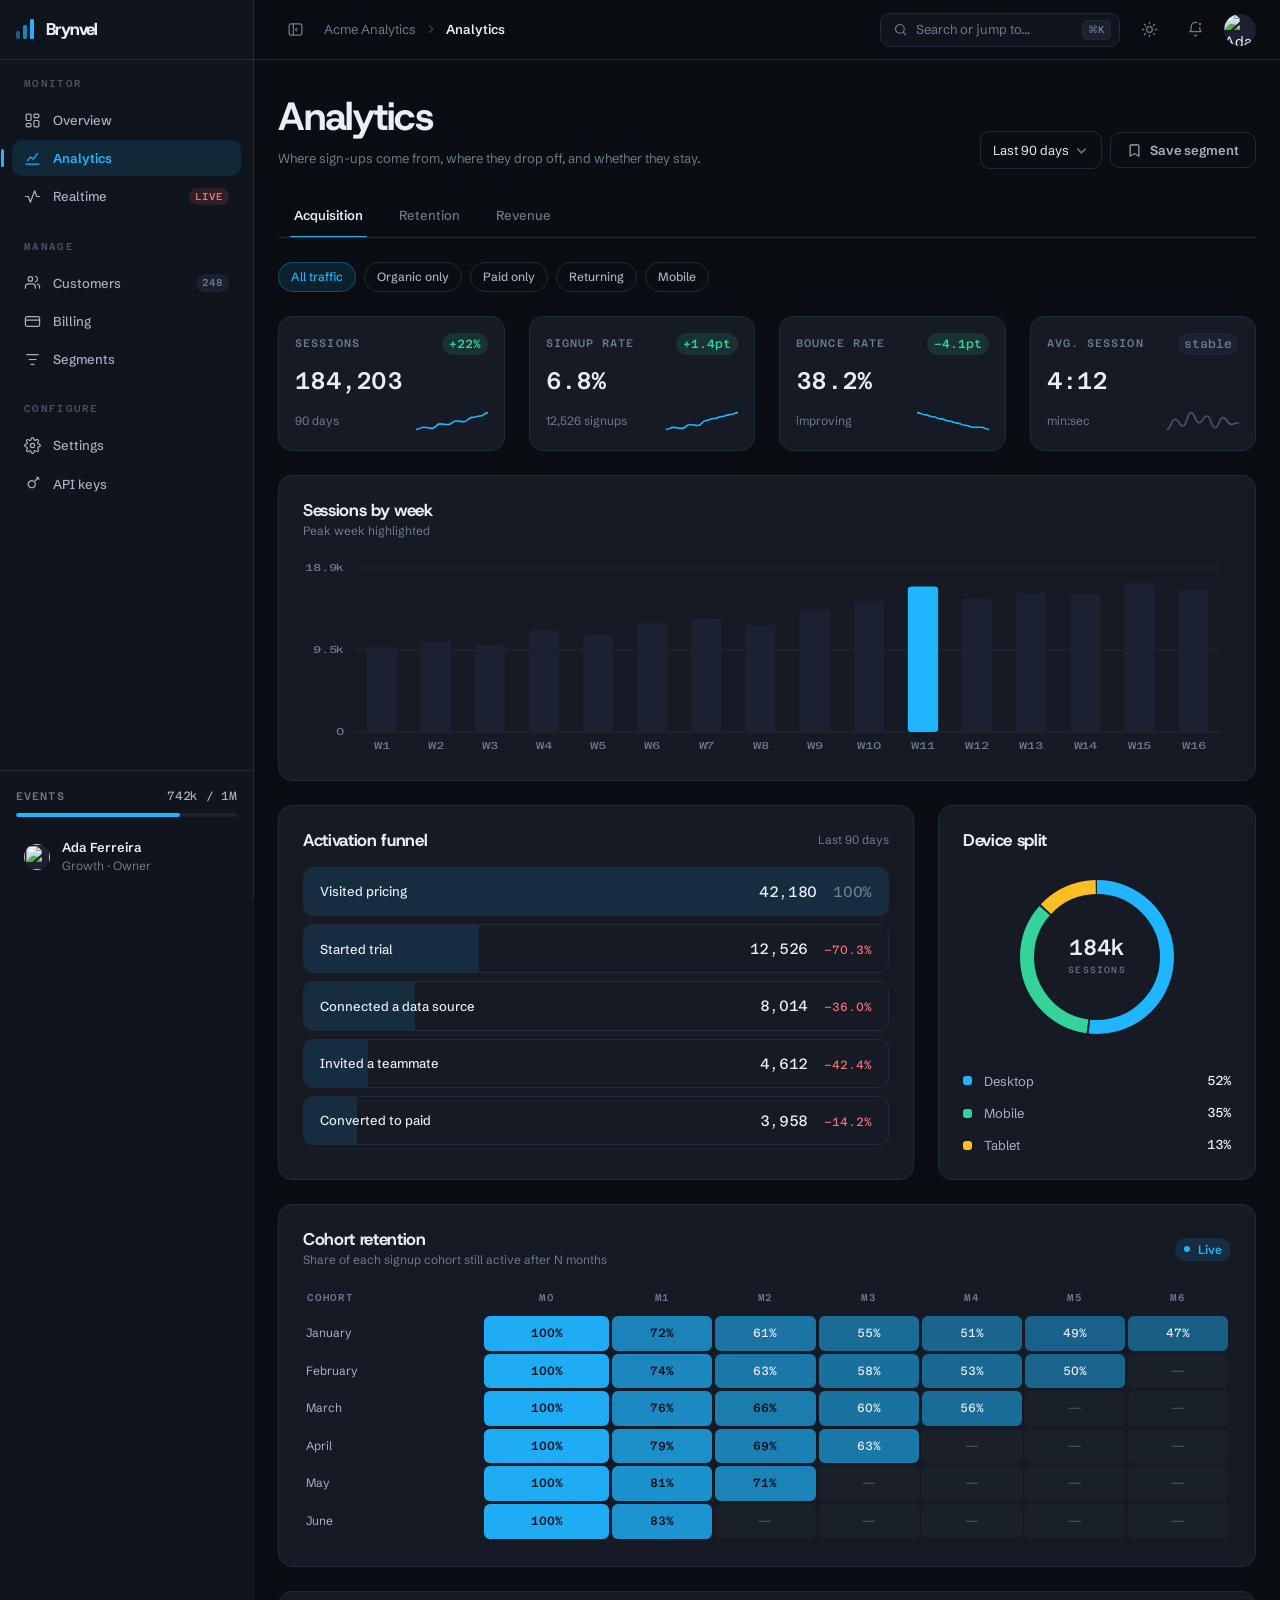
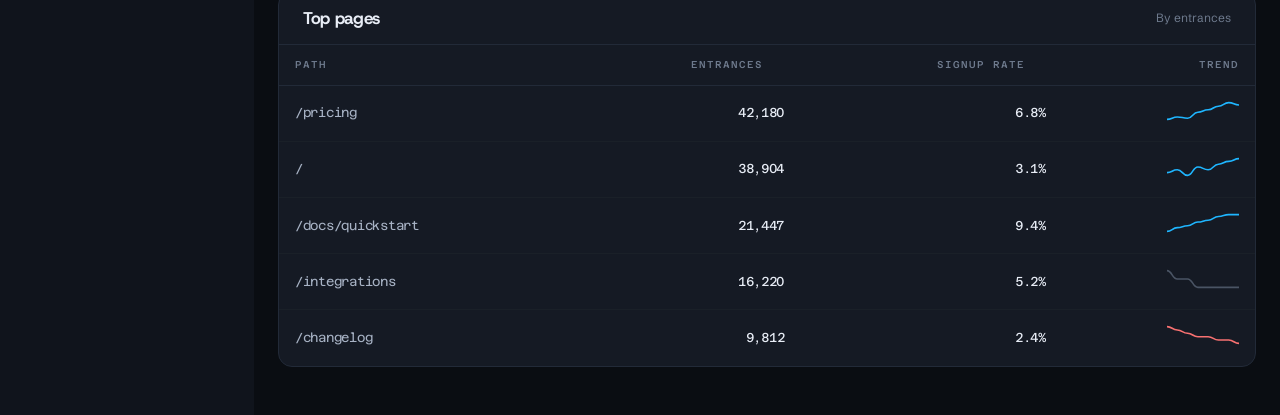
==== frontend/analytics.html @ 02baf1a7 "Derniere fix avant l'ètap suiv." ====
<!DOCTYPE html>
<html lang="en" data-theme="dark">
<head>
<meta charset="utf-8" />
<meta name="viewport" content="width=device-width, initial-scale=1" />
<title>Analytics · Brynvel Console</title>
<meta name="description" content="Funnel, cohort retention and traffic analytics views from the Brynvel free HTML admin dashboard template." />

<script>
  /* Applied before paint so the chosen theme never flashes. */
  (function () {
    try {
      var t = localStorage.getItem('brynvel-theme');
      if (t) document.documentElement.dataset.theme = t;
    } catch (e) {}
  })();
</script>

<link rel="preconnect" href="https://fonts.googleapis.com" />
<link rel="preconnect" href="https://fonts.gstatic.com" crossorigin />
<link href="https://fonts.googleapis.com/css2?family=Host+Grotesk:wght@500;600;700;800&family=Schibsted+Grotesk:wght@400;500;600;700&family=Azeret+Mono:wght@400;500;600&display=swap" rel="stylesheet" />
<link rel="preconnect" href="https://images.unsplash.com" crossorigin />

<link rel="stylesheet" href="assets/css/tokens.css" />
<link rel="stylesheet" href="assets/css/shell.css" />
<link rel="stylesheet" href="assets/css/ui.css" />
</head>
<body>

<div class="app" data-rail="expanded" data-mobilenav="closed">

  <!-- ===================================================================
       Left rail
       =================================================================== -->
  <aside class="rail">
    <div class="rail__head">
      <a class="brand" href="index.html" aria-label="Brynvel — go to overview">
        <span class="brand__mark" aria-hidden="true"><i></i><i></i><i></i></span>
        <span class="brand__word">Brynvel</span>
      </a>
    </div>

    <nav class="rail__scroll" aria-label="Main">
      <div class="navgroup">
        <p class="navgroup__title">Monitor</p>
        <a class="navlink" href="index.html">
          <svg viewBox="0 0 24 24" fill="none" stroke="currentColor" stroke-linecap="round" stroke-linejoin="round" aria-hidden="true"><rect x="3" y="3" width="7" height="9" rx="1.5"/><rect x="14" y="3" width="7" height="5" rx="1.5"/><rect x="14" y="12" width="7" height="9" rx="1.5"/><rect x="3" y="16" width="7" height="5" rx="1.5"/></svg>
          <span>Overview</span>
        </a>
        <a class="navlink" href="analytics.html" aria-current="page">
          <svg viewBox="0 0 24 24" fill="none" stroke="currentColor" stroke-linecap="round" stroke-linejoin="round" aria-hidden="true"><path d="M3 20h18"/><path d="m5 15 4-5 4 3 6-8"/></svg>
          <span>Analytics</span>
        </a>
        <a class="navlink" href="analytics.html#realtime">
          <svg viewBox="0 0 24 24" fill="none" stroke="currentColor" stroke-linecap="round" stroke-linejoin="round" aria-hidden="true"><path d="M2 12h4l3 8 6-16 3 8h4"/></svg>
          <span>Realtime</span>
          <span class="navlink__tag navlink__tag--live">LIVE</span>
        </a>
      </div>

      <div class="navgroup">
        <p class="navgroup__title">Manage</p>
        <a class="navlink" href="customers.html">
          <svg viewBox="0 0 24 24" fill="none" stroke="currentColor" stroke-linecap="round" stroke-linejoin="round" aria-hidden="true"><path d="M16 20v-2a4 4 0 0 0-4-4H6a4 4 0 0 0-4 4v2"/><circle cx="9" cy="7" r="3.2"/><path d="M22 20v-2a4 4 0 0 0-3-3.8"/><path d="M16 3.2A4 4 0 0 1 16 11"/></svg>
          <span>Customers</span>
          <span class="navlink__tag">248</span>
        </a>
        <a class="navlink" href="billing.html">
          <svg viewBox="0 0 24 24" fill="none" stroke="currentColor" stroke-linecap="round" stroke-linejoin="round" aria-hidden="true"><rect x="2" y="5" width="20" height="14" rx="2.5"/><path d="M2 10h20"/></svg>
          <span>Billing</span>
        </a>
        <a class="navlink" href="customers.html#segments">
          <svg viewBox="0 0 24 24" fill="none" stroke="currentColor" stroke-linecap="round" stroke-linejoin="round" aria-hidden="true"><path d="M4 5h16"/><path d="M7 12h10"/><path d="M10 19h4"/></svg>
          <span>Segments</span>
        </a>
      </div>

      <div class="navgroup">
        <p class="navgroup__title">Configure</p>
        <a class="navlink" href="settings.html">
          <svg viewBox="0 0 24 24" fill="none" stroke="currentColor" stroke-linecap="round" stroke-linejoin="round" aria-hidden="true"><circle cx="12" cy="12" r="3"/><path d="M19.4 15a1.6 1.6 0 0 0 .3 1.8l.1.1a2 2 0 1 1-2.8 2.8l-.1-.1a1.6 1.6 0 0 0-1.8-.3 1.6 1.6 0 0 0-1 1.5V21a2 2 0 1 1-4 0v-.1A1.6 1.6 0 0 0 9 19.4a1.6 1.6 0 0 0-1.8.3l-.1.1a2 2 0 1 1-2.8-2.8l.1-.1a1.6 1.6 0 0 0 .3-1.8 1.6 1.6 0 0 0-1.5-1H3a2 2 0 1 1 0-4h.1A1.6 1.6 0 0 0 4.6 9a1.6 1.6 0 0 0-.3-1.8l-.1-.1a2 2 0 1 1 2.8-2.8l.1.1a1.6 1.6 0 0 0 1.8.3H9a1.6 1.6 0 0 0 1-1.5V3a2 2 0 1 1 4 0v.1a1.6 1.6 0 0 0 1 1.5 1.6 1.6 0 0 0 1.8-.3l.1-.1a2 2 0 1 1 2.8 2.8l-.1.1a1.6 1.6 0 0 0-.3 1.8V9a1.6 1.6 0 0 0 1.5 1H21a2 2 0 1 1 0 4h-.1a1.6 1.6 0 0 0-1.5 1Z"/></svg>
          <span>Settings</span>
        </a>
        <a class="navlink" href="settings.html#api">
          <svg viewBox="0 0 24 24" fill="none" stroke="currentColor" stroke-linecap="round" stroke-linejoin="round" aria-hidden="true"><path d="m15.5 8.5 5-5"/><path d="m18 3 3 3"/><path d="M14 9a5 5 0 1 1-7 7 5 5 0 0 1 7-7Z"/></svg>
          <span>API keys</span>
        </a>
      </div>
    </nav>

    <div class="rail__foot">
      <div class="usage">
        <div class="usage__row">
          <span class="label">Events</span>
          <span class="num soft">742k / 1M</span>
        </div>
        <div class="usage__bar"><div class="usage__fill" style="width:74%"></div></div>
      </div>
      <button class="userchip" type="button" data-toast="Account menu is a demo in this template">
        <img class="avatar avatar--sm" src="https://images.unsplash.com/photo-1573496359142-b8d87734a5a2?w=80&h=80&fit=crop&crop=faces" width="26" height="26" alt="" loading="lazy" />
        <span class="userchip__meta">
          <span class="userchip__name">Ada Ferreira</span>
          <span class="userchip__sub">Growth · Owner</span>
        </span>
      </button>
    </div>
  </aside>

  <div class="railscrim" aria-hidden="true"></div>

  <!-- ===================================================================
       Main
       =================================================================== -->
  <div class="main">

    <header class="cmdbar">
      <button class="btn btn--icon railtoggle" type="button" data-action="toggle-rail" aria-label="Toggle navigation">
        <svg viewBox="0 0 24 24" fill="none" stroke="currentColor" stroke-width="1.8" stroke-linecap="round" stroke-linejoin="round" aria-hidden="true"><rect x="3" y="4" width="18" height="16" rx="2.5"/><path d="M9 4v16"/><path d="m14 10-2 2 2 2"/></svg>
      </button>

      <nav class="crumbs" aria-label="Breadcrumb">
        <span>Acme Analytics</span>
        <svg viewBox="0 0 24 24" fill="none" stroke="currentColor" stroke-width="2" stroke-linecap="round" aria-hidden="true"><path d="m9 6 6 6-6 6"/></svg>
        <b>Analytics</b>
      </nav>

      <span class="cmdbar__spacer"></span>

      <button class="searchtrigger" type="button" data-action="open-palette">
        <svg viewBox="0 0 24 24" fill="none" stroke="currentColor" stroke-width="1.8" stroke-linecap="round" aria-hidden="true"><circle cx="11" cy="11" r="7"/><path d="m20 20-3.5-3.5"/></svg>
        <span>Search or jump to…</span>
        <kbd class="kbd">⌘K</kbd>
      </button>

      <button class="btn btn--icon" type="button" data-action="toggle-theme" aria-label="Switch to light theme">
        <svg class="icon-sun" viewBox="0 0 24 24" fill="none" stroke="currentColor" stroke-width="1.8" stroke-linecap="round" aria-hidden="true"><circle cx="12" cy="12" r="4"/><path d="M12 2v2M12 20v2M2 12h2M20 12h2M4.9 4.9l1.4 1.4M17.7 17.7l1.4 1.4M19.1 4.9l-1.4 1.4M6.3 17.7l-1.4 1.4"/></svg>
        <svg class="icon-moon" viewBox="0 0 24 24" fill="none" stroke="currentColor" stroke-width="1.8" stroke-linecap="round" stroke-linejoin="round" style="display:none" aria-hidden="true"><path d="M20 14.5A8.5 8.5 0 0 1 9.5 4a8.5 8.5 0 1 0 10.5 10.5Z"/></svg>
      </button>

      <button class="btn btn--icon bell" type="button" data-toast="3 unread notifications" aria-label="Notifications, 3 unread">
        <svg viewBox="0 0 24 24" fill="none" stroke="currentColor" stroke-width="1.8" stroke-linecap="round" stroke-linejoin="round" aria-hidden="true"><path d="M18 8a6 6 0 1 0-12 0c0 6-2 7-2 7h16s-2-1-2-7"/><path d="M13.7 20a2 2 0 0 1-3.4 0"/></svg>
      </button>

      <img class="avatar avatar--md" src="https://images.unsplash.com/photo-1573496359142-b8d87734a5a2?w=96&h=96&fit=crop&crop=faces" width="32" height="32" alt="Ada Ferreira" />
    </header>

    <main class="page">

      <div class="pagehead">
        <div class="pagehead__title">
          <h1>Analytics</h1>
          <p class="pagehead__sub">Where sign-ups come from, where they drop off, and whether they stay.</p>
        </div>
        <div class="pagehead__actions">
          <select class="select" style="width:auto" aria-label="Date range">
            <option>Last 90 days</option>
            <option>Last 30 days</option>
            <option>Last 7 days</option>
          </select>
          <button class="btn btn--ghost" type="button" data-toast="Segment saved">
            <svg viewBox="0 0 24 24" fill="none" stroke="currentColor" stroke-width="1.8" stroke-linecap="round" stroke-linejoin="round" aria-hidden="true"><path d="M19 21l-7-4-7 4V5a2 2 0 0 1 2-2h10a2 2 0 0 1 2 2Z"/></svg>
            Save segment
          </button>
        </div>
      </div>

      <div class="tabs" role="tablist" aria-label="Analytics views">
        <button class="tab" type="button" role="tab" aria-selected="true" aria-controls="tab-acq" id="t-acq">Acquisition</button>
        <button class="tab" type="button" role="tab" aria-selected="false" aria-controls="tab-ret" id="t-ret">Retention</button>
        <button class="tab" type="button" role="tab" aria-selected="false" aria-controls="tab-rev" id="t-rev">Revenue</button>
      </div>

      <!-- ============================ Acquisition ============================ -->
      <div id="tab-acq" role="tabpanel" aria-labelledby="t-acq" class="grid">

        <section class="chips" role="group" aria-label="Filters">
          <button class="chip" type="button" aria-pressed="true">All traffic</button>
          <button class="chip" type="button" aria-pressed="false">Organic only</button>
          <button class="chip" type="button" aria-pressed="false">Paid only</button>
          <button class="chip" type="button" aria-pressed="false">Returning</button>
          <button class="chip" type="button" aria-pressed="false">Mobile</button>
        </section>

        <section class="grid grid--4" aria-label="Traffic metrics">
          <article class="stat" data-reveal>
            <div class="stat__top"><span class="label">Sessions</span><span class="delta delta--up">+22%</span></div>
            <p class="stat__value">184,203</p>
            <div class="stat__foot"><span class="muted" style="font-size:var(--text-xs)">90 days</span>
              <span class="stat__spark chart__wrap" data-chart="spark" data-values="120,128,124,141,138,152,149,166,171,184"></span></div>
          </article>
          <article class="stat" data-reveal style="--delay:40ms">
            <div class="stat__top"><span class="label">Signup rate</span><span class="delta delta--up">+1.4pt</span></div>
            <p class="stat__value">6.8%</p>
            <div class="stat__foot"><span class="muted" style="font-size:var(--text-xs)">12,526 signups</span>
              <span class="stat__spark chart__wrap" data-chart="spark" data-values="5.1,5.3,5.2,5.6,5.5,6.0,6.2,6.4,6.6,6.8"></span></div>
          </article>
          <article class="stat" data-reveal style="--delay:80ms">
            <div class="stat__top"><span class="label">Bounce rate</span><span class="delta delta--up">−4.1pt</span></div>
            <p class="stat__value">38.2%</p>
            <div class="stat__foot"><span class="muted" style="font-size:var(--text-xs)">improving</span>
              <span class="stat__spark chart__wrap" data-chart="spark" data-values="46,45,44,43,42,41,40,39,39,38"></span></div>
          </article>
          <article class="stat" data-reveal style="--delay:120ms">
            <div class="stat__top"><span class="label">Avg. session</span><span class="delta delta--flat">stable</span></div>
            <p class="stat__value">4:12</p>
            <div class="stat__foot"><span class="muted" style="font-size:var(--text-xs)">min:sec</span>
              <span class="stat__spark chart__wrap" data-chart="spark" data-tone="flat" data-values="248,254,250,258,252,256,249,255,251,252"></span></div>
          </article>
        </section>

        <section class="panel" data-reveal aria-labelledby="sess-title">
          <div class="sechead">
            <div>
              <h2 id="sess-title">Sessions by week</h2>
              <p class="sechead__meta">Peak week highlighted</p>
            </div>
          </div>
          <div class="chart__wrap" data-chart="bar" data-height="200" data-highlight="10"
               data-title="Sessions by week"
               data-values="9800,10400,10100,11800,11200,12600,13100,12400,14200,15100,16800,15400,16100,15900,17200,16400"
               data-labels="W1,W2,W3,W4,W5,W6,W7,W8,W9,W10,W11,W12,W13,W14,W15,W16"></div>
        </section>

        <section class="grid grid--2-1">
          <article class="panel" data-reveal aria-labelledby="fun-title">
            <div class="sechead">
              <h2 id="fun-title">Activation funnel</h2>
              <span class="sechead__meta">Last 90 days</span>
            </div>
            <div class="funnel">
              <div class="funnel__step" style="--w:100%">
                <span class="funnel__name">Visited pricing</span>
                <span class="funnel__nums"><span class="num">42,180</span><span class="num muted">100%</span></span>
              </div>
              <div class="funnel__step" style="--w:30%">
                <span class="funnel__name">Started trial</span>
                <span class="funnel__nums"><span class="num">12,526</span><span class="funnel__drop">−70.3%</span></span>
              </div>
              <div class="funnel__step" style="--w:19%">
                <span class="funnel__name">Connected a data source</span>
                <span class="funnel__nums"><span class="num">8,014</span><span class="funnel__drop">−36.0%</span></span>
              </div>
              <div class="funnel__step" style="--w:11%">
                <span class="funnel__name">Invited a teammate</span>
                <span class="funnel__nums"><span class="num">4,612</span><span class="funnel__drop">−42.4%</span></span>
              </div>
              <div class="funnel__step" style="--w:9%">
                <span class="funnel__name">Converted to paid</span>
                <span class="funnel__nums"><span class="num">3,958</span><span class="funnel__drop">−14.2%</span></span>
              </div>
            </div>
          </article>

          <article class="panel" data-reveal aria-labelledby="dev-title">
            <div class="sechead"><h2 id="dev-title">Device split</h2></div>
            <div class="chart__wrap" data-chart="donut" data-center="184k" data-center-label="Sessions"
                 data-title="Sessions by device"
                 data-values="96000,64000,24203"
                 data-colors="var(--accent),var(--ok),var(--warn)"></div>
            <div class="legend" style="margin-top:var(--s-5)">
              <div class="legend__row"><span class="legend__swatch" style="background:var(--accent)"></span><span class="legend__name">Desktop</span><span class="legend__val">52%</span></div>
              <div class="legend__row"><span class="legend__swatch" style="background:var(--ok)"></span><span class="legend__name">Mobile</span><span class="legend__val">35%</span></div>
              <div class="legend__row"><span class="legend__swatch" style="background:var(--warn)"></span><span class="legend__name">Tablet</span><span class="legend__val">13%</span></div>
            </div>
          </article>
        </section>

        <section class="panel" data-reveal id="realtime" aria-labelledby="coh-title">
          <div class="sechead">
            <div>
              <h2 id="coh-title">Cohort retention</h2>
              <p class="sechead__meta">Share of each signup cohort still active after N months</p>
            </div>
            <span class="badge badge--info badge--live"><span class="dot"></span>Live</span>
          </div>
          <div class="tablewrap">
            <table class="cohort">
              <thead>
                <tr><th>Cohort</th><th>M0</th><th>M1</th><th>M2</th><th>M3</th><th>M4</th><th>M5</th><th>M6</th></tr>
              </thead>
              <tbody>
                <tr><td>January</td><td class="is-hot" style="--i:.95">100%</td><td class="is-hot" style="--i:.68">72%</td><td style="--i:.58">61%</td><td style="--i:.52">55%</td><td style="--i:.48">51%</td><td style="--i:.46">49%</td><td style="--i:.44">47%</td></tr>
                <tr><td>February</td><td class="is-hot" style="--i:.95">100%</td><td class="is-hot" style="--i:.70">74%</td><td style="--i:.60">63%</td><td style="--i:.55">58%</td><td style="--i:.50">53%</td><td style="--i:.47">50%</td><td class="is-empty">—</td></tr>
                <tr><td>March</td><td class="is-hot" style="--i:.95">100%</td><td class="is-hot" style="--i:.72">76%</td><td class="is-hot" style="--i:.63">66%</td><td style="--i:.57">60%</td><td style="--i:.53">56%</td><td class="is-empty">—</td><td class="is-empty">—</td></tr>
                <tr><td>April</td><td class="is-hot" style="--i:.95">100%</td><td class="is-hot" style="--i:.75">79%</td><td class="is-hot" style="--i:.66">69%</td><td style="--i:.60">63%</td><td class="is-empty">—</td><td class="is-empty">—</td><td class="is-empty">—</td></tr>
                <tr><td>May</td><td class="is-hot" style="--i:.95">100%</td><td class="is-hot" style="--i:.77">81%</td><td class="is-hot" style="--i:.68">71%</td><td class="is-empty">—</td><td class="is-empty">—</td><td class="is-empty">—</td><td class="is-empty">—</td></tr>
                <tr><td>June</td><td class="is-hot" style="--i:.95">100%</td><td class="is-hot" style="--i:.79">83%</td><td class="is-empty">—</td><td class="is-empty">—</td><td class="is-empty">—</td><td class="is-empty">—</td><td class="is-empty">—</td></tr>
              </tbody>
            </table>
          </div>
        </section>

        <section class="panel panel--flush" data-reveal aria-labelledby="top-title">
          <div class="panel__head">
            <h2 id="top-title">Top pages</h2>
            <span class="sechead__meta">By entrances</span>
          </div>
          <div class="tablewrap">
            <table class="table" data-sortable>
              <thead>
                <tr>
                  <th class="sortable" data-type="text">Path <svg class="arrow" viewBox="0 0 24 24" fill="none" stroke="currentColor" stroke-width="3" stroke-linecap="round" stroke-linejoin="round" aria-hidden="true"><path d="M12 19V5"/><path d="m5 12 7-7 7 7"/></svg></th>
                  <th class="sortable col-right" data-type="number">Entrances <svg class="arrow" viewBox="0 0 24 24" fill="none" stroke="currentColor" stroke-width="3" stroke-linecap="round" stroke-linejoin="round" aria-hidden="true"><path d="M12 19V5"/><path d="m5 12 7-7 7 7"/></svg></th>
                  <th class="sortable col-right" data-type="number">Signup rate <svg class="arrow" viewBox="0 0 24 24" fill="none" stroke="currentColor" stroke-width="3" stroke-linecap="round" stroke-linejoin="round" aria-hidden="true"><path d="M12 19V5"/><path d="m5 12 7-7 7 7"/></svg></th>
                  <th class="col-right">Trend</th>
                </tr>
              </thead>
              <tbody>
                <tr><td class="num soft">/pricing</td><td class="col-right num">42,180</td><td class="col-right num">6.8%</td><td class="col-right"><span class="stat__spark chart__wrap" data-chart="spark" data-values="30,32,31,36,38,41,44,42" style="display:inline-block"></span></td></tr>
                <tr><td class="num soft">/</td><td class="col-right num">38,904</td><td class="col-right num">3.1%</td><td class="col-right"><span class="stat__spark chart__wrap" data-chart="spark" data-values="34,35,33,36,35,37,38,39" style="display:inline-block"></span></td></tr>
                <tr><td class="num soft">/docs/quickstart</td><td class="col-right num">21,447</td><td class="col-right num">9.4%</td><td class="col-right"><span class="stat__spark chart__wrap" data-chart="spark" data-values="12,14,15,17,18,20,21,21" style="display:inline-block"></span></td></tr>
                <tr><td class="num soft">/integrations</td><td class="col-right num">16,220</td><td class="col-right num">5.2%</td><td class="col-right"><span class="stat__spark chart__wrap" data-chart="spark" data-values="18,17,17,16,16,16,16,16" style="display:inline-block" data-tone="flat"></span></td></tr>
                <tr><td class="num soft">/changelog</td><td class="col-right num">9,812</td><td class="col-right num">2.4%</td><td class="col-right"><span class="stat__spark chart__wrap" data-chart="spark" data-values="14,13,12,11,11,10,10,9" style="display:inline-block" data-tone="down"></span></td></tr>
              </tbody>
            </table>
          </div>
        </section>
      </div>

      <!-- ============================ Retention ============================ -->
      <div id="tab-ret" role="tabpanel" aria-labelledby="t-ret" hidden>
        <section class="panel">
          <div class="empty">
            <span class="empty__art"><svg viewBox="0 0 24 24" fill="none" stroke="currentColor" stroke-width="1.8" stroke-linecap="round" stroke-linejoin="round" aria-hidden="true"><path d="M3 20h18"/><path d="m5 15 4-5 4 3 6-8"/></svg></span>
            <h2>Retention report is building</h2>
            <p>We need 60 days of history before this view is meaningful. Check back on 12 August.</p>
            <button class="btn btn--ghost btn--sm" type="button" data-toast="You'll be notified when the report is ready">Notify me</button>
          </div>
        </section>
      </div>

      <!-- ============================= Revenue ============================= -->
      <div id="tab-rev" role="tabpanel" aria-labelledby="t-rev" hidden>
        <section class="panel">
          <div class="sechead">
            <div>
              <h2>Revenue by month</h2>
              <p class="sechead__meta">Net of refunds and failed payments</p>
            </div>
          </div>
          <div class="chart__wrap" data-chart="area" data-height="260" data-prefix="$"
               data-title="Net revenue by month"
               data-values="148000,155200,151900,167400,171000,180600,192300,188100,205800,214600,228400,241900"
               data-labels="Jul,Aug,Sep,Oct,Nov,Dec,Jan,Feb,Mar,Apr,May,Jun"></div>
        </section>
      </div>

    </main>
  </div>
</div>

<!-- =====================================================================
     Command palette
     ===================================================================== -->
<div class="scrim" id="paletteScrim" data-open="false" aria-hidden="true"></div>
<div class="palette" data-open="false" role="dialog" aria-modal="true" aria-label="Command palette">
  <input class="palette__input" type="text" placeholder="Search pages, customers, actions…" aria-label="Search" />
  <div class="palette__list">
    <p class="palette__group label">Navigate</p>
    <a class="palette__item" href="index.html"><svg viewBox="0 0 24 24" fill="none" stroke="currentColor" stroke-width="1.8" stroke-linecap="round" stroke-linejoin="round" aria-hidden="true"><rect x="3" y="3" width="7" height="9" rx="1.5"/><rect x="14" y="3" width="7" height="5" rx="1.5"/><rect x="14" y="12" width="7" height="9" rx="1.5"/><rect x="3" y="16" width="7" height="5" rx="1.5"/></svg>Overview<kbd class="kbd">G O</kbd></a>
    <a class="palette__item" href="analytics.html"><svg viewBox="0 0 24 24" fill="none" stroke="currentColor" stroke-width="1.8" stroke-linecap="round" stroke-linejoin="round" aria-hidden="true"><path d="M3 20h18"/><path d="m5 15 4-5 4 3 6-8"/></svg>Analytics<kbd class="kbd">G A</kbd></a>
    <a class="palette__item" href="customers.html"><svg viewBox="0 0 24 24" fill="none" stroke="currentColor" stroke-width="1.8" stroke-linecap="round" stroke-linejoin="round" aria-hidden="true"><circle cx="9" cy="7" r="3.2"/><path d="M16 20v-2a4 4 0 0 0-4-4H6a4 4 0 0 0-4 4v2"/></svg>Customers<kbd class="kbd">G C</kbd></a>
    <a class="palette__item" href="billing.html"><svg viewBox="0 0 24 24" fill="none" stroke="currentColor" stroke-width="1.8" stroke-linecap="round" stroke-linejoin="round" aria-hidden="true"><rect x="2" y="5" width="20" height="14" rx="2.5"/><path d="M2 10h20"/></svg>Billing<kbd class="kbd">G B</kbd></a>
    <a class="palette__item" href="settings.html"><svg viewBox="0 0 24 24" fill="none" stroke="currentColor" stroke-width="1.8" stroke-linecap="round" stroke-linejoin="round" aria-hidden="true"><circle cx="12" cy="12" r="3"/><path d="M4 12h2M18 12h2M12 4v2M12 18v2"/></svg>Settings<kbd class="kbd">G S</kbd></a>
    <p class="palette__group label">Actions</p>
    <button class="palette__item" type="button" data-toast="Report builder is a demo in this template"><svg viewBox="0 0 24 24" fill="none" stroke="currentColor" stroke-width="1.8" stroke-linecap="round" aria-hidden="true"><path d="M12 5v14M5 12h14"/></svg>Create report</button>
    <button class="palette__item" type="button" data-action="toggle-theme"><svg viewBox="0 0 24 24" fill="none" stroke="currentColor" stroke-width="1.8" stroke-linecap="round" stroke-linejoin="round" aria-hidden="true"><path d="M20 14.5A8.5 8.5 0 0 1 9.5 4a8.5 8.5 0 1 0 10.5 10.5Z"/></svg>Toggle theme</button>
    <a class="palette__item" href="login.html"><svg viewBox="0 0 24 24" fill="none" stroke="currentColor" stroke-width="1.8" stroke-linecap="round" stroke-linejoin="round" aria-hidden="true"><path d="M15 3h4a2 2 0 0 1 2 2v14a2 2 0 0 1-2 2h-4"/><path d="m10 17 5-5-5-5"/><path d="M15 12H3"/></svg>Sign out</a>
    <p class="palette__empty" hidden>No matches.</p>
  </div>
</div>

<div class="toasts" aria-live="polite"></div>

<script src="assets/js/charts.js" defer></script>
<script src="assets/js/app.js" defer></script>
</body>
</html>
---- frontend/assets/css/tokens.css ----
/* ==========================================================================
   BRYNVEL — Analytics & Operations Console
   tokens.css · design tokens, reset, base type, buttons, forms
   Dark-first. Light theme via [data-theme="light"] on <html>.
   ========================================================================== */

:root {
  /* ---- Surface ramp (cool blue-black) ---------------------------------- */
  --canvas:        #0A0D12;   /* app background */
  --surface:       #10141C;   /* panels, sidebar */
  --surface-2:     #151A24;   /* cards */
  --surface-3:     #1B2130;   /* hover / elevated */
  --hairline:      #222A38;   /* borders — quiet chrome */
  --hairline-soft: #1A2028;

  /* ---- Text ramp -------------------------------------------------------- */
  --fg:        #E8EDF6;
  --fg-soft:   #A7B2C4;
  --fg-mute:   #6E7A8D;
  --fg-faint:  #4A5464;

  /* ---- Signature accent: azure ----------------------------------------- */
  --accent:       #1FB6FF;
  --accent-soft:  #63CDFF;
  --accent-deep:  #0A8FD1;
  --accent-wash:  rgba(31, 182, 255, 0.12);
  --accent-line:  rgba(31, 182, 255, 0.30);
  --on-accent:    #04121C;

  /* ---- Functional state colours (meaning only, never decoration) -------- */
  --ok:      #34D399;
  --ok-wash: rgba(52, 211, 153, 0.13);
  --warn:      #FBBF24;
  --warn-wash: rgba(251, 191, 36, 0.13);
  --err:      #F87171;
  --err-wash: rgba(248, 113, 113, 0.13);
  --info:      var(--accent);
  --info-wash: var(--accent-wash);

  /* ---- Type ------------------------------------------------------------- */
  --font-display: "Host Grotesk", ui-sans-serif, system-ui, sans-serif;
  --font-body:    "Schibsted Grotesk", ui-sans-serif, system-ui, sans-serif;
  --font-mono:    "Azeret Mono", ui-monospace, "SF Mono", Menlo, monospace;

  --text-xs:   0.75rem;
  --text-sm:   0.8125rem;
  --text-base: 0.9375rem;
  --text-md:   1.0625rem;
  --text-lg:   1.375rem;
  --text-xl:   1.75rem;
  --text-2xl:  clamp(1.9rem, 1.5rem + 1.2vw, 2.5rem);
  --text-hero: clamp(2.75rem, 2rem + 3.4vw, 4.25rem);   /* north-star number */

  /* ---- Space ------------------------------------------------------------ */
  --s-1: 0.25rem;
  --s-2: 0.5rem;
  --s-3: 0.75rem;
  --s-4: 1rem;
  --s-5: 1.5rem;
  --s-6: 2rem;
  --s-7: 3rem;

  /* ---- Shape ------------------------------------------------------------ */
  --r-sm: 6px;
  --r-md: 10px;
  --r-lg: 14px;
  --r-pill: 999px;

  /* ---- Elevation — deliberately restrained (quiet chrome) --------------- */
  --shadow-sm: 0 1px 2px rgba(0, 0, 0, 0.30);
  --shadow-md: 0 8px 24px -8px rgba(0, 0, 0, 0.55);
  --shadow-lg: 0 24px 60px -20px rgba(0, 0, 0, 0.70);

  /* ---- Motion ----------------------------------------------------------- */
  --dur-fast: 130ms;
  --dur: 220ms;
  --dur-slow: 520ms;
  --ease: cubic-bezier(0.22, 1, 0.36, 1);

  /* ---- Shell metrics ---------------------------------------------------- */
  --rail-w: 254px;
  --rail-w-collapsed: 68px;
  --topbar-h: 60px;

  --z-drawer: 40;
  --z-modal: 50;
  --z-toast: 60;

  color-scheme: dark;
}

/* --------------------------------------------------------------------------
   Light theme — a genuine second surface ramp, not an inversion afterthought
   -------------------------------------------------------------------------- */
[data-theme="light"] {
  --canvas:        #F4F7FB;
  --surface:       #FFFFFF;
  --surface-2:     #FFFFFF;
  --surface-3:     #EEF3F9;
  --hairline:      #DCE4EF;
  --hairline-soft: #E8EEF6;

  --fg:       #0D1520;
  --fg-soft:  #45566C;
  --fg-mute:  #6B7C93;
  --fg-faint: #97A5B8;

  --accent:      #0F8FD6;
  --accent-soft: #2FA8EA;
  --accent-deep: #0A6EA6;
  --accent-wash: rgba(15, 143, 214, 0.10);
  --accent-line: rgba(15, 143, 214, 0.28);
  --on-accent:   #FFFFFF;

  --ok:   #0E9F6E;
  --warn: #B45309;
  --err:  #DC2626;
  --ok-wash:   rgba(14, 159, 110, 0.11);
  --warn-wash: rgba(180, 83, 9, 0.11);
  --err-wash:  rgba(220, 38, 38, 0.10);

  --shadow-sm: 0 1px 2px rgba(16, 32, 56, 0.06);
  --shadow-md: 0 8px 24px -10px rgba(16, 32, 56, 0.16);
  --shadow-lg: 0 24px 60px -22px rgba(16, 32, 56, 0.24);

  color-scheme: light;
}

/* ==========================================================================
   Reset
   ========================================================================== */

*, *::before, *::after { box-sizing: border-box; }

* { margin: 0; }

/* Any class that sets `display` outranks the hidden attribute's UA rule, which
   silently breaks tab panels, empty states and the bulk bar. Restore it. */
[hidden] { display: none !important; }

html { -webkit-text-size-adjust: 100%; }

body {
  background: var(--canvas);
  color: var(--fg);
  font-family: var(--font-body);
  font-size: var(--text-base);
  line-height: 1.55;
  -webkit-font-smoothing: antialiased;
  text-rendering: optimizeLegibility;
  transition: background var(--dur) var(--ease), color var(--dur) var(--ease);
}

img, svg { display: block; max-width: 100%; }
img { height: auto; }

button, input, select, textarea { font: inherit; color: inherit; }
button { background: none; border: 0; cursor: pointer; }

a { color: inherit; text-decoration: none; }

ul, ol { list-style: none; padding: 0; }

table { border-collapse: collapse; width: 100%; }

:focus-visible {
  outline: 2px solid var(--accent);
  outline-offset: 2px;
  border-radius: var(--r-sm);
}

::selection { background: var(--accent-wash); color: var(--fg); }

/* ==========================================================================
   Base typography
   ========================================================================== */

h1, h2, h3, h4 {
  font-family: var(--font-display);
  font-weight: 700;
  letter-spacing: -0.018em;
  line-height: 1.22;          /* display grotesque — never below 1.15 */
  color: var(--fg);
}

h1 { font-size: var(--text-xl); }
h2 { font-size: var(--text-lg); }
h3 { font-size: var(--text-md); }
h4 { font-size: var(--text-base); }

p { line-height: 1.62; }

/* Numerals: mono + tabular everywhere a figure can change or be compared. */
.num {
  font-family: var(--font-mono);
  font-variant-numeric: tabular-nums;
  font-feature-settings: "tnum" 1;
  letter-spacing: -0.02em;
}

.label {
  font-family: var(--font-mono);
  font-size: 0.6875rem;
  font-weight: 500;
  letter-spacing: 0.1em;
  text-transform: uppercase;
  color: var(--fg-mute);
  line-height: 1.45;
}

.muted { color: var(--fg-mute); }
.soft  { color: var(--fg-soft); }

.sr-only {
  position: absolute;
  width: 1px; height: 1px;
  padding: 0; margin: -1px;
  overflow: hidden;
  clip: rect(0 0 0 0);
  white-space: nowrap;
  border: 0;
}

/* ==========================================================================
   Buttons
   ========================================================================== */

.btn {
  display: inline-flex;
  align-items: center;
  justify-content: center;
  gap: var(--s-2);
  height: 36px;
  padding: 0 var(--s-4);
  border-radius: var(--r-md);
  border: 1px solid transparent;
  font-size: var(--text-sm);
  font-weight: 600;
  letter-spacing: -0.005em;
  white-space: nowrap;
  transition: background var(--dur-fast) var(--ease),
              border-color var(--dur-fast) var(--ease),
              color var(--dur-fast) var(--ease),
              transform var(--dur-fast) var(--ease);
}

.btn:active { transform: translateY(1px); }

.btn svg { width: 15px; height: 15px; flex: none; }

.btn--primary {
  background: var(--accent);
  color: var(--on-accent);
}
.btn--primary:hover { background: var(--accent-soft); }

.btn--ghost {
  background: transparent;
  border-color: var(--hairline);
  color: var(--fg-soft);
}
.btn--ghost:hover {
  background: var(--surface-3);
  color: var(--fg);
  border-color: var(--hairline);
}

.btn--quiet {
  background: transparent;
  color: var(--fg-mute);
  padding: 0 var(--s-3);
}
.btn--quiet:hover { color: var(--fg); background: var(--surface-3); }

.btn--danger {
  background: var(--err-wash);
  color: var(--err);
  border-color: transparent;
}
.btn--danger:hover { background: var(--err); color: #fff; }

.btn--sm { height: 30px; padding: 0 var(--s-3); font-size: var(--text-xs); }

.btn--icon {
  width: 34px;
  height: 34px;
  padding: 0;
  border-radius: var(--r-md);
  color: var(--fg-mute);
}
.btn--icon:hover { background: var(--surface-3); color: var(--fg); }
.btn--icon svg { width: 17px; height: 17px; }

.btn[disabled] { opacity: 0.45; pointer-events: none; }

/* ==========================================================================
   Form controls
   ========================================================================== */

.field { display: grid; gap: var(--s-2); }

.field > label {
  font-size: var(--text-sm);
  font-weight: 600;
  color: var(--fg-soft);
}

.field .hint { font-size: var(--text-xs); color: var(--fg-mute); }

.input,
.select,
.textarea {
  width: 100%;
  background: var(--canvas);
  border: 1px solid var(--hairline);
  border-radius: var(--r-md);
  padding: 0 var(--s-3);
  height: 38px;
  font-size: var(--text-sm);
  color: var(--fg);
  transition: border-color var(--dur-fast) var(--ease),
              box-shadow var(--dur-fast) var(--ease);
}

[data-theme="light"] .input,
[data-theme="light"] .select,
[data-theme="light"] .textarea { background: var(--surface); }

.textarea { height: auto; padding: var(--s-3); resize: vertical; min-height: 96px; line-height: 1.6; }

.input::placeholder, .textarea::placeholder { color: var(--fg-faint); }

.input:focus, .select:focus, .textarea:focus {
  outline: none;
  border-color: var(--accent-line);
  box-shadow: 0 0 0 3px var(--accent-wash);
}

.select {
  appearance: none;
  padding-right: var(--s-6);
  background-image: url("data:image/svg+xml;utf8,<svg xmlns='http://www.w3.org/2000/svg' viewBox='0 0 16 16' fill='none' stroke='%236E7A8D' stroke-width='1.6' stroke-linecap='round'><path d='M4 6.5 8 10.5 12 6.5'/></svg>");
  background-repeat: no-repeat;
  background-position: right var(--s-3) center;
  background-size: 15px;
  cursor: pointer;
}

/* Toggle switch */
.switch {
  position: relative;
  display: inline-flex;
  align-items: center;
  width: 40px;
  height: 22px;
  flex: none;
  cursor: pointer;
}
.switch input {
  position: absolute;
  opacity: 0;
  width: 100%; height: 100%;
  margin: 0;
  cursor: pointer;
}
.switch .track {
  width: 100%; height: 100%;
  background: var(--surface-3);
  border: 1px solid var(--hairline);
  border-radius: var(--r-pill);
  transition: background var(--dur) var(--ease), border-color var(--dur) var(--ease);
}
.switch .thumb {
  position: absolute;
  left: 3px;
  width: 16px; height: 16px;
  border-radius: 50%;
  background: var(--fg-mute);
  transition: transform var(--dur) var(--ease), background var(--dur) var(--ease);
}
.switch input:checked ~ .track { background: var(--accent); border-color: var(--accent); }
.switch input:checked ~ .thumb { transform: translateX(18px); background: var(--on-accent); }
.switch input:focus-visible ~ .track { box-shadow: 0 0 0 3px var(--accent-wash); }

/* Checkbox */
.check {
  appearance: none;
  width: 16px; height: 16px;
  flex: none;
  border: 1.5px solid var(--fg-faint);
  border-radius: 4px;
  background: transparent;
  cursor: pointer;
  display: grid;
  place-content: center;
  transition: background var(--dur-fast) var(--ease), border-color var(--dur-fast) var(--ease);
}
.check::after {
  content: "";
  width: 8px; height: 4px;
  border-left: 2px solid var(--on-accent);
  border-bottom: 2px solid var(--on-accent);
  transform: rotate(-45deg) scale(0);
  transition: transform var(--dur-fast) var(--ease);
  margin-top: -2px;
}
.check:checked { background: var(--accent); border-color: var(--accent); }
.check:checked::after { transform: rotate(-45deg) scale(1); }
.check:indeterminate { background: var(--accent); border-color: var(--accent); }
.check:indeterminate::after {
  width: 8px; height: 0;
  border-left: 0;
  border-bottom: 2px solid var(--on-accent);
  transform: none;
  margin-top: 0;
}

/* Radio card — used for plan pickers */
.radio-card {
  position: relative;
  display: grid;
  gap: var(--s-1);
  padding: var(--s-4);
  border: 1px solid var(--hairline);
  border-radius: var(--r-lg);
  background: var(--surface-2);
  cursor: pointer;
  transition: border-color var(--dur-fast) var(--ease), background var(--dur-fast) var(--ease);
}
.radio-card:hover { border-color: var(--fg-faint); }
.radio-card input { position: absolute; opacity: 0; }
.radio-card:has(input:checked) {
  border-color: var(--accent);
  background: var(--accent-wash);
}
.radio-card:has(input:focus-visible) { box-shadow: 0 0 0 3px var(--accent-wash); }

/* ==========================================================================
   Motion preferences
   ========================================================================== */

@media (prefers-reduced-motion: reduce) {
  *, *::before, *::after {
    animation-duration: 0.01ms !important;
    animation-iteration-count: 1 !important;
    transition-duration: 0.01ms !important;
    scroll-behavior: auto !important;
  }
}
---- frontend/assets/css/shell.css ----
/* ==========================================================================
   BRYNVEL — shell.css
   The app shell: rail, command bar, page frame, drawer, modal, palette, toast
   ========================================================================== */

.app {
  display: grid;
  grid-template-columns: var(--rail-w) minmax(0, 1fr);
  min-height: 100vh;
  transition: grid-template-columns var(--dur) var(--ease);
}

.app[data-rail="collapsed"] { grid-template-columns: var(--rail-w-collapsed) minmax(0, 1fr); }

/* The rail is sticky and 100vh tall, so on a long page the column behind it
   would show canvas colour once you scroll. Paint the column itself. */
@media (min-width: 1024px) {
  .app {
    background: linear-gradient(
      to right,
      var(--surface) 0,
      var(--surface) var(--rail-w),
      var(--canvas) var(--rail-w)
    );
  }
  .app[data-rail="collapsed"] {
    background: linear-gradient(
      to right,
      var(--surface) 0,
      var(--surface) var(--rail-w-collapsed),
      var(--canvas) var(--rail-w-collapsed)
    );
  }
}

/* ==========================================================================
   Left rail
   ========================================================================== */

.rail {
  position: sticky;
  top: 0;
  height: 100vh;
  display: flex;
  flex-direction: column;
  background: var(--surface);
  border-right: 1px solid var(--hairline);
  overflow: hidden;
}

.rail__head {
  display: flex;
  align-items: center;
  gap: var(--s-3);
  height: var(--topbar-h);
  padding: 0 var(--s-4);
  border-bottom: 1px solid var(--hairline);
  flex: none;
}

/* Brand mark — three ascending signal bars. Not a square, not a clip-path tile. */
.brand { display: flex; align-items: center; gap: var(--s-3); min-width: 0; }

.brand__mark {
  display: flex;
  align-items: flex-end;
  gap: 3px;
  height: 20px;
  flex: none;
}
.brand__mark i {
  display: block;
  width: 4px;
  border-radius: 1.5px;
  background: var(--accent);
}
.brand__mark i:nth-child(1) { height: 8px;  opacity: 0.45; }
.brand__mark i:nth-child(2) { height: 14px; opacity: 0.72; }
.brand__mark i:nth-child(3) { height: 20px; }

.brand__word {
  font-family: var(--font-display);
  font-weight: 800;
  font-size: 1.0625rem;
  letter-spacing: -0.035em;
  line-height: 1.2;
  white-space: nowrap;
}

.rail__scroll {
  flex: 1;
  overflow-y: auto;
  padding: var(--s-4) var(--s-3);
  display: grid;
  gap: var(--s-5);
  align-content: start;
}
.rail__scroll::-webkit-scrollbar { width: 8px; }
.rail__scroll::-webkit-scrollbar-thumb { background: var(--hairline); border-radius: var(--r-pill); }

.navgroup { display: grid; gap: 2px; }

.navgroup__title {
  padding: 0 var(--s-3) var(--s-2);
  font-family: var(--font-mono);
  font-size: 0.625rem;
  font-weight: 500;
  letter-spacing: 0.13em;
  text-transform: uppercase;
  color: var(--fg-faint);
  white-space: nowrap;
}

.navlink {
  position: relative;
  display: flex;
  align-items: center;
  gap: var(--s-3);
  padding: var(--s-2) var(--s-3);
  border-radius: var(--r-md);
  font-size: var(--text-sm);
  font-weight: 500;
  color: var(--fg-soft);
  white-space: nowrap;
  transition: background var(--dur-fast) var(--ease), color var(--dur-fast) var(--ease);
}
.navlink svg { width: 17px; height: 17px; flex: none; stroke-width: 1.7; }
.navlink:hover { background: var(--surface-3); color: var(--fg); }

.navlink[aria-current="page"] {
  background: var(--accent-wash);
  color: var(--accent);
  font-weight: 600;
}
/* Active marker rides the left edge — replaces a heavy filled pill */
.navlink[aria-current="page"]::before {
  content: "";
  position: absolute;
  left: calc(var(--s-3) * -1 + 1px);
  top: 50%;
  transform: translateY(-50%);
  width: 3px;
  height: 18px;
  border-radius: var(--r-pill);
  background: var(--accent);
}

.navlink__tag {
  margin-left: auto;
  font-family: var(--font-mono);
  font-size: 0.625rem;
  font-weight: 500;
  padding: 1px 6px;
  border-radius: var(--r-pill);
  background: var(--surface-3);
  color: var(--fg-mute);
}
.navlink__tag--live { background: var(--err-wash); color: var(--err); }

/* Usage meter pinned to the rail foot */
.rail__foot {
  flex: none;
  border-top: 1px solid var(--hairline);
  padding: var(--s-4);
  display: grid;
  gap: var(--s-3);
}

.usage { display: grid; gap: var(--s-2); }
.usage__row {
  display: flex;
  align-items: baseline;
  justify-content: space-between;
  gap: var(--s-2);
  font-size: var(--text-xs);
}
.usage__bar {
  height: 4px;
  border-radius: var(--r-pill);
  background: var(--surface-3);
  overflow: hidden;
}
.usage__fill {
  height: 100%;
  border-radius: inherit;
  background: var(--accent);
  transition: width var(--dur-slow) var(--ease);
}

.userchip {
  display: flex;
  align-items: center;
  gap: var(--s-3);
  padding: var(--s-2);
  border-radius: var(--r-md);
  width: 100%;
  text-align: left;
  transition: background var(--dur-fast) var(--ease);
}
.userchip:hover { background: var(--surface-3); }
.userchip__meta { min-width: 0; display: grid; }
.userchip__name {
  font-size: var(--text-sm);
  font-weight: 600;
  white-space: nowrap;
  overflow: hidden;
  text-overflow: ellipsis;
}
.userchip__sub {
  font-size: var(--text-xs);
  color: var(--fg-mute);
  white-space: nowrap;
  overflow: hidden;
  text-overflow: ellipsis;
}

/* --- Collapsed rail ------------------------------------------------------ */
.app[data-rail="collapsed"] .brand__word,
.app[data-rail="collapsed"] .navgroup__title,
.app[data-rail="collapsed"] .navlink span,
.app[data-rail="collapsed"] .navlink__tag,
.app[data-rail="collapsed"] .usage,
.app[data-rail="collapsed"] .userchip__meta { display: none; }

.app[data-rail="collapsed"] .navlink { justify-content: center; padding-inline: 0; }
.app[data-rail="collapsed"] .rail__head { justify-content: center; padding-inline: 0; }
.app[data-rail="collapsed"] .rail__foot { justify-items: center; }
.app[data-rail="collapsed"] .userchip { justify-content: center; }

/* ==========================================================================
   Command bar (top)
   ========================================================================== */

.main { min-width: 0; display: flex; flex-direction: column; }

.cmdbar {
  position: sticky;
  top: 0;
  z-index: 20;
  display: flex;
  align-items: center;
  gap: var(--s-3);
  height: var(--topbar-h);
  padding: 0 var(--s-5);
  background: color-mix(in srgb, var(--canvas) 82%, transparent);
  backdrop-filter: blur(14px);
  -webkit-backdrop-filter: blur(14px);
  border-bottom: 1px solid var(--hairline);
}

.crumbs {
  display: flex;
  align-items: center;
  gap: var(--s-2);
  font-size: var(--text-sm);
  color: var(--fg-mute);
  min-width: 0;
}
.crumbs b { color: var(--fg); font-weight: 600; }
.crumbs svg { width: 14px; height: 14px; opacity: 0.5; flex: none; }

.cmdbar__spacer { flex: 1; }

/* Search trigger — opens the ⌘K palette */
.searchtrigger {
  display: flex;
  align-items: center;
  gap: var(--s-2);
  height: 34px;
  min-width: 240px;
  padding: 0 var(--s-2) 0 var(--s-3);
  border: 1px solid var(--hairline);
  border-radius: var(--r-md);
  background: var(--surface);
  color: var(--fg-mute);
  font-size: var(--text-sm);
  transition: border-color var(--dur-fast) var(--ease), color var(--dur-fast) var(--ease);
}
.searchtrigger:hover { border-color: var(--fg-faint); color: var(--fg-soft); }
.searchtrigger svg { width: 15px; height: 15px; flex: none; }
.searchtrigger span { flex: 1; text-align: left; }

.kbd {
  font-family: var(--font-mono);
  font-size: 0.625rem;
  font-weight: 500;
  padding: 2px 5px;
  border-radius: 5px;
  border: 1px solid var(--hairline);
  background: var(--surface-3);
  color: var(--fg-mute);
  line-height: 1.4;
}

.bell { position: relative; }
.bell::after {
  content: "";
  position: absolute;
  top: 7px; right: 8px;
  width: 6px; height: 6px;
  border-radius: 50%;
  background: var(--err);
  border: 2px solid var(--canvas);
}

.avatar {
  border-radius: 50%;
  object-fit: cover;
  flex: none;
  background: var(--surface-3);
}
.avatar--sm { width: 26px; height: 26px; }
.avatar--md { width: 32px; height: 32px; }
.avatar--lg { width: 40px; height: 40px; }

.railtoggle { display: inline-flex; }

.railtoggle svg { transition: transform var(--dur) var(--ease); }
.app[data-rail="collapsed"] .railtoggle svg { transform: rotate(180deg); }

/* ==========================================================================
   Page frame
   ========================================================================== */

.page {
  flex: 1;
  padding: var(--s-6) var(--s-5) var(--s-7);
  display: grid;
  gap: var(--s-5);
  align-content: start;
  max-width: 1560px;
  width: 100%;
}

.pagehead {
  display: flex;
  align-items: flex-end;
  justify-content: space-between;
  gap: var(--s-5);
  flex-wrap: wrap;
}

.pagehead__title { display: grid; gap: var(--s-2); }
.pagehead h1 { font-size: var(--text-2xl); letter-spacing: -0.03em; }
.pagehead__sub { font-size: var(--text-sm); color: var(--fg-mute); }
.pagehead__actions { display: flex; align-items: center; gap: var(--s-2); flex-wrap: wrap; }

/* Section header used inside the canvas */
.sechead {
  display: flex;
  align-items: center;
  justify-content: space-between;
  gap: var(--s-4);
  margin-bottom: var(--s-4);
}
.sechead h2 { font-size: var(--text-md); letter-spacing: -0.02em; }
.sechead__meta { font-size: var(--text-xs); color: var(--fg-mute); }

/* ==========================================================================
   Slide-over drawer
   ========================================================================== */

.scrim {
  position: fixed;
  inset: 0;
  background: rgba(4, 8, 14, 0.62);
  backdrop-filter: blur(2px);
  opacity: 0;
  visibility: hidden;
  transition: opacity var(--dur) var(--ease), visibility var(--dur) var(--ease);
  z-index: var(--z-drawer);
}
.scrim[data-open="true"] { opacity: 1; visibility: visible; }

.drawer {
  position: fixed;
  top: 0; right: 0;
  height: 100vh;
  width: min(440px, 100vw);
  background: var(--surface);
  border-left: 1px solid var(--hairline);
  box-shadow: var(--shadow-lg);
  transform: translateX(100%);
  transition: transform var(--dur) var(--ease);
  z-index: calc(var(--z-drawer) + 1);
  display: flex;
  flex-direction: column;
}
.drawer[data-open="true"] { transform: translateX(0); }

.drawer__head {
  display: flex;
  align-items: center;
  justify-content: space-between;
  gap: var(--s-3);
  padding: var(--s-4) var(--s-5);
  border-bottom: 1px solid var(--hairline);
  flex: none;
}
.drawer__body { flex: 1; overflow-y: auto; padding: var(--s-5); display: grid; gap: var(--s-5); align-content: start; }
.drawer__foot {
  flex: none;
  padding: var(--s-4) var(--s-5);
  border-top: 1px solid var(--hairline);
  display: flex;
  gap: var(--s-2);
  justify-content: flex-end;
}

/* ==========================================================================
   Command palette (⌘K)
   ========================================================================== */

.palette {
  position: fixed;
  top: 14vh;
  left: 50%;
  transform: translate(-50%, -8px);
  width: min(560px, calc(100vw - 2rem));
  background: var(--surface);
  border: 1px solid var(--hairline);
  border-radius: var(--r-lg);
  box-shadow: var(--shadow-lg);
  z-index: calc(var(--z-modal) + 1);
  overflow: hidden;
  opacity: 0;
  visibility: hidden;
  transition: opacity var(--dur-fast) var(--ease),
              transform var(--dur-fast) var(--ease),
              visibility var(--dur-fast) var(--ease);
}
.palette[data-open="true"] { opacity: 1; visibility: visible; transform: translate(-50%, 0); }

.palette__input {
  width: 100%;
  height: 52px;
  padding: 0 var(--s-5);
  background: transparent;
  border: 0;
  border-bottom: 1px solid var(--hairline);
  font-size: var(--text-md);
  color: var(--fg);
}
.palette__input:focus { outline: none; }
.palette__input::placeholder { color: var(--fg-faint); }

.palette__list { max-height: 320px; overflow-y: auto; padding: var(--s-2); }
.palette__group { padding: var(--s-3) var(--s-3) var(--s-1); }

.palette__item {
  display: flex;
  align-items: center;
  gap: var(--s-3);
  width: 100%;
  padding: var(--s-2) var(--s-3);
  border-radius: var(--r-md);
  font-size: var(--text-sm);
  color: var(--fg-soft);
  text-align: left;
}
.palette__item svg { width: 16px; height: 16px; flex: none; color: var(--fg-mute); }
.palette__item:hover,
.palette__item[data-active="true"] { background: var(--accent-wash); color: var(--accent); }
.palette__item:hover svg,
.palette__item[data-active="true"] svg { color: var(--accent); }
.palette__item .kbd { margin-left: auto; }

.palette__empty { padding: var(--s-6); text-align: center; font-size: var(--text-sm); color: var(--fg-mute); }

/* ==========================================================================
   Toast
   ========================================================================== */

.toasts {
  position: fixed;
  bottom: var(--s-5);
  right: var(--s-5);
  z-index: var(--z-toast);
  display: grid;
  gap: var(--s-2);
  justify-items: end;
  pointer-events: none;
}

.toast {
  display: flex;
  align-items: center;
  gap: var(--s-3);
  padding: var(--s-3) var(--s-4);
  background: var(--surface);
  border: 1px solid var(--hairline);
  border-left: 3px solid var(--ok);
  border-radius: var(--r-md);
  box-shadow: var(--shadow-md);
  font-size: var(--text-sm);
  pointer-events: auto;
  animation: toast-in var(--dur) var(--ease);
}
.toast svg { width: 16px; height: 16px; color: var(--ok); flex: none; }

@keyframes toast-in {
  from { opacity: 0; transform: translateY(8px); }
  to   { opacity: 1; transform: none; }
}

/* ==========================================================================
   Mobile — rail becomes an off-canvas drawer
   ========================================================================== */

.railscrim { display: none; }

@media (max-width: 1023px) {
  .app,
  .app[data-rail="collapsed"] { grid-template-columns: minmax(0, 1fr); }

  .rail {
    position: fixed;
    top: 0; left: 0;
    z-index: calc(var(--z-drawer) + 2);
    width: var(--rail-w);
    transform: translateX(-100%);
    transition: transform var(--dur) var(--ease);
  }
  .app[data-mobilenav="open"] .rail { transform: translateX(0); }

  /* Never render the collapsed-icon state on mobile */
  .app[data-rail="collapsed"] .brand__word,
  .app[data-rail="collapsed"] .navgroup__title,
  .app[data-rail="collapsed"] .navlink span,
  .app[data-rail="collapsed"] .navlink__tag,
  .app[data-rail="collapsed"] .usage,
  .app[data-rail="collapsed"] .userchip__meta { display: revert; }
  .app[data-rail="collapsed"] .navlink { justify-content: flex-start; padding-inline: var(--s-3); }
  .app[data-rail="collapsed"] .rail__head { justify-content: flex-start; padding-inline: var(--s-4); }

  .railscrim {
    display: block;
    position: fixed;
    inset: 0;
    background: rgba(4, 8, 14, 0.6);
    opacity: 0;
    visibility: hidden;
    transition: opacity var(--dur) var(--ease), visibility var(--dur) var(--ease);
    z-index: calc(var(--z-drawer) + 1);
  }
  .app[data-mobilenav="open"] .railscrim { opacity: 1; visibility: visible; }

  .page { padding: var(--s-5) var(--s-4) var(--s-6); }
  .cmdbar { padding: 0 var(--s-4); }
  .searchtrigger { min-width: 0; }
  .searchtrigger span, .searchtrigger .kbd { display: none; }

  /* Only the current page in the breadcrumb — the parent crumb wraps and
     crowds the bar at phone widths. */
  .crumbs > :not(b) { display: none; }
  .crumbs b { white-space: nowrap; }
}

@media (min-width: 1024px) {
  .mobileonly { display: none !important; }
}

@media (max-width: 640px) {
  .pagehead { align-items: flex-start; }
  .toasts { left: var(--s-4); right: var(--s-4); justify-items: stretch; }
}
---- frontend/assets/css/ui.css ----
/* ==========================================================================
   BRYNVEL — ui.css
   Panels, north-star block, stats, charts, tables, badges, meters, tabs
   ========================================================================== */

/* ==========================================================================
   Panel — the one container primitive. Quiet chrome: hairline, no heavy shadow.
   ========================================================================== */

.panel {
  background: var(--surface-2);
  border: 1px solid var(--hairline);
  border-radius: var(--r-lg);
  padding: var(--s-5);
  min-width: 0;
}

.panel--flush { padding: 0; overflow: hidden; }
.panel--pad-sm { padding: var(--s-4); }

.panel__head {
  display: flex;
  align-items: center;
  justify-content: space-between;
  gap: var(--s-4);
  padding: var(--s-4) var(--s-5);
  border-bottom: 1px solid var(--hairline);
}
.panel__head h2 { font-size: var(--text-md); }

/* Layout helpers */
.grid { display: grid; gap: var(--s-5); }
.grid--2 { grid-template-columns: repeat(2, minmax(0, 1fr)); }
.grid--3 { grid-template-columns: repeat(3, minmax(0, 1fr)); }
.grid--4 { grid-template-columns: repeat(4, minmax(0, 1fr)); }
.grid--2-1 { grid-template-columns: minmax(0, 2fr) minmax(0, 1fr); }
.grid--1-2 { grid-template-columns: minmax(0, 1fr) minmax(0, 2fr); }

@media (max-width: 1180px) {
  .grid--4 { grid-template-columns: repeat(2, minmax(0, 1fr)); }
  .grid--2-1, .grid--1-2, .grid--3 { grid-template-columns: minmax(0, 1fr); }
}
@media (max-width: 720px) {
  .grid--2, .grid--4 { grid-template-columns: minmax(0, 1fr); }
}

/* ==========================================================================
   North-star block — ONE number at 3x scale, secondaries subordinate.
   The single strongest hierarchy move on the overview page.
   ========================================================================== */

.northstar {
  display: grid;
  grid-template-columns: minmax(0, 1.15fr) minmax(0, 1fr);
  gap: var(--s-6);
  align-items: center;
  padding: var(--s-6);
  border: 1px solid var(--hairline);
  border-radius: var(--r-lg);
  background:
    radial-gradient(120% 150% at 0% 0%, var(--accent-wash) 0%, transparent 58%),
    var(--surface-2);
}

.northstar__lead { display: grid; gap: var(--s-3); min-width: 0; }

.northstar__value {
  display: flex;
  align-items: baseline;
  gap: var(--s-3);
  flex-wrap: wrap;
}
.northstar__value .num {
  font-size: var(--text-hero);
  font-weight: 600;
  line-height: 1.1;          /* mega numeral — never below 1.05 */
  letter-spacing: -0.045em;  /* mono commas run wide at this size */
  color: var(--fg);
}

.northstar__spark { width: 100%; height: 54px; overflow: hidden; }

/* Secondary metrics: hairline-separated rows, NOT cards. Keeps them subordinate. */
.substats { display: grid; gap: 0; align-self: stretch; }
.substats__row {
  display: flex;
  align-items: center;
  justify-content: space-between;
  gap: var(--s-4);
  padding: var(--s-3) 0;
  border-bottom: 1px solid var(--hairline);
}
.substats__row:last-child { border-bottom: 0; padding-bottom: 0; }
.substats__row:first-child { padding-top: 0; }
.substats__label { font-size: var(--text-sm); color: var(--fg-soft); }
.substats__value { display: flex; align-items: baseline; gap: var(--s-3); }
.substats__value .num { font-size: var(--text-md); font-weight: 500; }

@media (max-width: 900px) {
  .northstar { grid-template-columns: minmax(0, 1fr); gap: var(--s-5); padding: var(--s-5); }
}

/* ==========================================================================
   Stat tile — used for the secondary KPI row
   ========================================================================== */

.stat {
  display: grid;
  gap: var(--s-3);
  padding: var(--s-4);
  background: var(--surface-2);
  border: 1px solid var(--hairline);
  border-radius: var(--r-lg);
  transition: border-color var(--dur-fast) var(--ease);
}
.stat:hover { border-color: var(--fg-faint); }

.stat__top { display: flex; align-items: center; justify-content: space-between; gap: var(--s-2); }

.stat__value {
  font-family: var(--font-mono);
  font-variant-numeric: tabular-nums;
  font-size: 1.5rem;
  font-weight: 500;
  letter-spacing: -0.03em;
  line-height: 1.2;
}
.stat__foot { display: flex; align-items: center; justify-content: space-between; gap: var(--s-2); }
.stat__spark { width: 72px; height: 26px; flex: none; overflow: hidden; }

/* Delta pill — direction encoded by colour AND arrow (not colour alone) */
.delta {
  display: inline-flex;
  align-items: center;
  gap: 3px;
  font-family: var(--font-mono);
  font-variant-numeric: tabular-nums;
  font-size: var(--text-xs);
  font-weight: 500;
  padding: 2px 7px;
  border-radius: var(--r-pill);
  line-height: 1.5;
}
.delta svg { width: 11px; height: 11px; }
.delta--up   { background: var(--ok-wash);   color: var(--ok); }
.delta--down { background: var(--err-wash);  color: var(--err); }
.delta--flat { background: var(--surface-3); color: var(--fg-mute); }

/* ==========================================================================
   Badges & status pills — colour carries state, never decoration
   ========================================================================== */

.badge {
  display: inline-flex;
  align-items: center;
  gap: var(--s-2);
  padding: 2px 9px;
  border-radius: var(--r-pill);
  font-size: var(--text-xs);
  font-weight: 600;
  line-height: 1.6;
  white-space: nowrap;
  background: var(--surface-3);
  color: var(--fg-soft);
}
.badge--ok   { background: var(--ok-wash);   color: var(--ok); }
.badge--warn { background: var(--warn-wash); color: var(--warn); }
.badge--err  { background: var(--err-wash);  color: var(--err); }
.badge--info { background: var(--accent-wash); color: var(--accent); }

.badge .dot { width: 6px; height: 6px; border-radius: 50%; background: currentColor; flex: none; }

.badge--live .dot { animation: pulse-dot 1.9s var(--ease) infinite; }
@keyframes pulse-dot {
  0%, 100% { opacity: 1; transform: scale(1); }
  50%      { opacity: 0.45; transform: scale(0.82); }
}

/* ==========================================================================
   Charts (hand-built SVG — no chart library, no external requests)
   ========================================================================== */

.chart { width: 100%; display: block; overflow: visible; }
.chart__wrap { position: relative; }

/* .chart-area's fill is set per-chart in charts.js (unique gradient id).
   Do not set `fill` here — a CSS rule outranks the presentation attribute. */
.chart-line   { fill: none; stroke: var(--accent); stroke-width: 2; stroke-linecap: round; stroke-linejoin: round; }
.chart-line--muted { stroke: var(--fg-faint); stroke-dasharray: 4 4; stroke-width: 1.5; }
.chart-grid   { stroke: var(--hairline); stroke-width: 1; }
.chart-axis   { fill: var(--fg-mute); font-family: var(--font-mono); font-size: 10px; }

/* Animated draw-in for line paths */
.chart-line--draw {
  stroke-dasharray: var(--len, 2000);
  stroke-dashoffset: var(--len, 2000);
  animation: draw 1.1s var(--ease) forwards;
}
@keyframes draw { to { stroke-dashoffset: 0; } }

.chart-area--fade { opacity: 0; animation: fade-in 0.7s var(--ease) 0.35s forwards; }
@keyframes fade-in { to { opacity: 1; } }

/* Hover crosshair + marker */
.chart-cross { stroke: var(--fg-faint); stroke-width: 1; stroke-dasharray: 3 3; opacity: 0; }
.chart-dot { fill: var(--accent); stroke: var(--surface-2); stroke-width: 3; opacity: 0; }
.chart__wrap:hover .chart-cross,
.chart__wrap:hover .chart-dot { opacity: 1; }

.chart-tip {
  position: absolute;
  top: 0; left: 0;
  transform: translate(-50%, -120%);
  padding: var(--s-2) var(--s-3);
  background: var(--surface);
  border: 1px solid var(--hairline);
  border-radius: var(--r-md);
  box-shadow: var(--shadow-md);
  font-size: var(--text-xs);
  white-space: nowrap;
  pointer-events: none;
  opacity: 0;
  transition: opacity var(--dur-fast) var(--ease);
  z-index: 5;
}
.chart__wrap:hover .chart-tip { opacity: 1; }
.chart-tip b { font-family: var(--font-mono); font-variant-numeric: tabular-nums; }

/* Bars */
.chart-bar { fill: var(--accent); rx: 3; transition: fill var(--dur-fast) var(--ease); }
.chart-bar--quiet { fill: var(--surface-3); }
.chart-bar:hover { fill: var(--accent-soft); }

/* Ring / donut */
.ring-track { fill: none; stroke: var(--surface-3); stroke-width: 14; }
.ring-seg {
  fill: none;
  stroke-width: 14;
  stroke-linecap: butt;
  transition: stroke-width var(--dur-fast) var(--ease);
}
.ring-seg:hover { stroke-width: 17; }
.ring-center { text-anchor: middle; }

/* Legend */
.legend { display: grid; gap: var(--s-3); }
.legend__row {
  display: flex;
  align-items: center;
  gap: var(--s-3);
  font-size: var(--text-sm);
}
.legend__swatch { width: 9px; height: 9px; border-radius: 3px; flex: none; }
.legend__name { color: var(--fg-soft); }
.legend__val { margin-left: auto; font-family: var(--font-mono); font-variant-numeric: tabular-nums; font-size: var(--text-sm); }

/* Horizontal ranked bars — acquisition channels, top pages */
.rank { display: grid; gap: var(--s-4); }
.rank__row { display: grid; gap: var(--s-2); }
.rank__meta { display: flex; align-items: baseline; justify-content: space-between; gap: var(--s-3); font-size: var(--text-sm); }
.rank__meta .num { color: var(--fg-soft); font-size: var(--text-sm); }
.rank__track { height: 6px; border-radius: var(--r-pill); background: var(--surface-3); overflow: hidden; }
.rank__fill {
  height: 100%;
  border-radius: inherit;
  background: var(--accent);
  width: 0;
  animation: grow-bar 0.9s var(--ease) forwards;
}
@keyframes grow-bar { to { width: var(--w, 0%); } }

/* Bullet meter — usage vs limit */
.meter { display: grid; gap: var(--s-2); }
.meter__head { display: flex; align-items: baseline; justify-content: space-between; gap: var(--s-3); font-size: var(--text-sm); }
.meter__track { position: relative; height: 8px; border-radius: var(--r-pill); background: var(--surface-3); overflow: hidden; }
.meter__fill { height: 100%; border-radius: inherit; background: var(--accent); }
.meter__fill--warn { background: var(--warn); }
.meter__fill--err  { background: var(--err); }

/* Funnel */
.funnel { display: grid; gap: var(--s-2); }
.funnel__step {
  display: grid;
  grid-template-columns: minmax(0, 1fr) auto;
  align-items: center;
  gap: var(--s-4);
  padding: var(--s-3) var(--s-4);
  border-radius: var(--r-md);
  background: linear-gradient(90deg, var(--accent-wash) var(--w, 100%), transparent var(--w, 100%));
  border: 1px solid var(--hairline);
}
.funnel__name { font-size: var(--text-sm); font-weight: 500; }
.funnel__nums { display: flex; align-items: baseline; gap: var(--s-4); }
.funnel__drop { font-family: var(--font-mono); font-size: var(--text-xs); color: var(--err); }

/* Cohort heatmap */
.cohort { width: 100%; border-collapse: separate; border-spacing: 3px; }
.cohort th {
  font-family: var(--font-mono);
  font-size: 0.625rem;
  font-weight: 500;
  letter-spacing: 0.08em;
  text-transform: uppercase;
  color: var(--fg-mute);
  text-align: center;
  padding-bottom: var(--s-2);
}
.cohort th:first-child { text-align: left; }
.cohort td {
  text-align: center;
  padding: var(--s-2) var(--s-1);
  border-radius: var(--r-sm);
  font-family: var(--font-mono);
  font-variant-numeric: tabular-nums;
  font-size: var(--text-xs);
  color: var(--fg);
  background: rgba(31, 182, 255, var(--i, 0.06));
  transition: transform var(--dur-fast) var(--ease);
}
[data-theme="light"] .cohort td { background: rgba(15, 143, 214, var(--i, 0.06)); }
.cohort td:hover { transform: scale(1.06); }
.cohort td:first-child {
  text-align: left;
  background: transparent;
  color: var(--fg-soft);
  font-family: var(--font-body);
  white-space: nowrap;
  padding-left: 0;
}
.cohort td.is-empty { background: var(--hairline-soft); color: var(--fg-faint); }

/* ==========================================================================
   Data table — the primary interface, per 2026 dashboard practice
   ========================================================================== */

.tablewrap { overflow-x: auto; }

.table { font-size: var(--text-sm); }

.table thead th {
  position: sticky;
  top: 0;
  background: var(--surface-2);
  text-align: left;
  font-family: var(--font-mono);
  font-size: 0.625rem;
  font-weight: 500;
  letter-spacing: 0.1em;
  text-transform: uppercase;
  color: var(--fg-mute);
  padding: var(--s-3) var(--s-4);
  border-bottom: 1px solid var(--hairline);
  white-space: nowrap;
}

.table th.sortable { cursor: pointer; user-select: none; }
.table th.sortable:hover { color: var(--fg); }
.table th.sortable .arrow { opacity: 0; margin-left: 4px; transition: opacity var(--dur-fast) var(--ease); }
.table th[aria-sort] { color: var(--fg); }
.table th[aria-sort] .arrow { opacity: 1; }
.table th[aria-sort="descending"] .arrow { transform: rotate(180deg); }
.table th .arrow { display: inline-block; width: 9px; height: 9px; vertical-align: -1px; }

.table tbody td {
  padding: var(--s-3) var(--s-4);
  border-bottom: 1px solid var(--hairline-soft);
  vertical-align: middle;
  white-space: nowrap;
}
.table tbody tr { transition: background var(--dur-fast) var(--ease); }
.table tbody tr:hover { background: var(--surface-3); }
.table tbody tr:last-child td { border-bottom: 0; }
.table tbody tr[data-selected="true"] { background: var(--accent-wash); }

.table .num { font-size: var(--text-sm); }
.table .col-right { text-align: right; }
.table .col-tight { width: 1%; }

/* Person cell */
.person { display: flex; align-items: center; gap: var(--s-3); }
.person__meta { display: grid; min-width: 0; }
.person__name { font-weight: 600; color: var(--fg); }
.person__sub { font-size: var(--text-xs); color: var(--fg-mute); }

/* Bulk-action bar, revealed when rows are selected */
.bulkbar {
  display: flex;
  align-items: center;
  gap: var(--s-3);
  padding: var(--s-3) var(--s-4);
  background: var(--accent-wash);
  border-bottom: 1px solid var(--accent-line);
  font-size: var(--text-sm);
}
.bulkbar[hidden] { display: none; }
.bulkbar__count { font-weight: 600; color: var(--accent); }

/* Toolbar above a table */
.toolbar {
  display: flex;
  align-items: center;
  gap: var(--s-3);
  padding: var(--s-4);
  border-bottom: 1px solid var(--hairline);
  flex-wrap: wrap;
}
.toolbar__search { position: relative; flex: 1; min-width: 180px; }
.toolbar__search svg {
  position: absolute;
  left: var(--s-3);
  top: 50%;
  transform: translateY(-50%);
  width: 15px; height: 15px;
  color: var(--fg-mute);
  pointer-events: none;
}
.toolbar__search .input { padding-left: 34px; }

/* Filter chips */
.chips { display: flex; gap: var(--s-2); flex-wrap: wrap; }
.chip {
  display: inline-flex;
  align-items: center;
  gap: var(--s-2);
  height: 30px;
  padding: 0 var(--s-3);
  border: 1px solid var(--hairline);
  border-radius: var(--r-pill);
  font-size: var(--text-xs);
  font-weight: 500;
  color: var(--fg-soft);
  transition: all var(--dur-fast) var(--ease);
}
.chip:hover { border-color: var(--fg-faint); color: var(--fg); }
.chip[aria-pressed="true"] {
  background: var(--accent-wash);
  border-color: var(--accent-line);
  color: var(--accent);
}

/* Pagination */
.pager {
  display: flex;
  align-items: center;
  justify-content: space-between;
  gap: var(--s-4);
  padding: var(--s-3) var(--s-4);
  border-top: 1px solid var(--hairline);
  font-size: var(--text-xs);
  color: var(--fg-mute);
  flex-wrap: wrap;
}
.pager__nav { display: flex; align-items: center; gap: var(--s-1); }
.pager__btn {
  min-width: 28px;
  height: 28px;
  padding: 0 var(--s-2);
  border-radius: var(--r-sm);
  font-family: var(--font-mono);
  font-size: var(--text-xs);
  color: var(--fg-soft);
  transition: background var(--dur-fast) var(--ease);
}
.pager__btn:hover { background: var(--surface-3); color: var(--fg); }
.pager__btn[aria-current="true"] { background: var(--accent); color: var(--on-accent); }

/* ==========================================================================
   Activity feed
   ========================================================================== */

.feed { display: grid; }
.feed__item {
  display: grid;
  grid-template-columns: auto minmax(0, 1fr);
  gap: var(--s-3);
  padding: var(--s-4) 0;
  border-bottom: 1px solid var(--hairline-soft);
}
.feed__item:last-child { border-bottom: 0; padding-bottom: 0; }
.feed__item:first-child { padding-top: 0; }

.feed__icon {
  width: 28px; height: 28px;
  border-radius: 50%;
  display: grid;
  place-content: center;
  background: var(--surface-3);
  color: var(--fg-mute);
  flex: none;
}
.feed__icon svg { width: 14px; height: 14px; }
.feed__icon--ok   { background: var(--ok-wash);   color: var(--ok); }
.feed__icon--warn { background: var(--warn-wash); color: var(--warn); }
.feed__icon--err  { background: var(--err-wash);  color: var(--err); }
.feed__icon--info { background: var(--accent-wash); color: var(--accent); }

.feed__body { display: grid; gap: 2px; min-width: 0; }
.feed__text { font-size: var(--text-sm); color: var(--fg-soft); }
.feed__text b { color: var(--fg); font-weight: 600; }
.feed__time { font-family: var(--font-mono); font-size: var(--text-xs); color: var(--fg-faint); }

/* ==========================================================================
   Tabs
   ========================================================================== */

.tabs {
  display: flex;
  gap: var(--s-1);
  border-bottom: 1px solid var(--hairline);
  overflow-x: auto;
}
.tab {
  position: relative;
  padding: var(--s-3) var(--s-4);
  font-size: var(--text-sm);
  font-weight: 500;
  color: var(--fg-mute);
  white-space: nowrap;
  transition: color var(--dur-fast) var(--ease);
}
.tab:hover { color: var(--fg); }
.tab[aria-selected="true"] { color: var(--fg); font-weight: 600; }
.tab[aria-selected="true"]::after {
  content: "";
  position: absolute;
  left: var(--s-3); right: var(--s-3);
  bottom: -1px;
  height: 2px;
  background: var(--accent);
  border-radius: var(--r-pill);
}

/* Vertical tabs (settings) */
.vtabs { display: grid; gap: 2px; align-content: start; }
.vtab {
  display: flex;
  align-items: center;
  gap: var(--s-3);
  padding: var(--s-2) var(--s-3);
  border-radius: var(--r-md);
  font-size: var(--text-sm);
  font-weight: 500;
  color: var(--fg-soft);
  text-align: left;
  transition: background var(--dur-fast) var(--ease), color var(--dur-fast) var(--ease);
}
.vtab svg { width: 16px; height: 16px; flex: none; }
.vtab:hover { background: var(--surface-3); color: var(--fg); }
.vtab[aria-selected="true"] { background: var(--accent-wash); color: var(--accent); font-weight: 600; }

/* ==========================================================================
   Misc
   ========================================================================== */

.divider { height: 1px; background: var(--hairline); border: 0; }

.empty {
  display: grid;
  gap: var(--s-3);
  justify-items: center;
  text-align: center;
  padding: var(--s-7) var(--s-5);
}
.empty__art {
  width: 46px; height: 46px;
  display: grid; place-content: center;
  border-radius: var(--r-lg);
  background: var(--surface-3);
  color: var(--fg-faint);
}
.empty__art svg { width: 22px; height: 22px; }
.empty p { font-size: var(--text-sm); color: var(--fg-mute); max-width: 34ch; }

.statusline {
  display: flex;
  align-items: center;
  gap: var(--s-5);
  padding: var(--s-3) var(--s-5);
  border: 1px solid var(--hairline);
  border-radius: var(--r-lg);
  background: var(--surface-2);
  flex-wrap: wrap;
  font-size: var(--text-sm);
}
.statusline__item { display: flex; align-items: center; gap: var(--s-2); color: var(--fg-soft); }
.statusline__item .dot { width: 7px; height: 7px; border-radius: 50%; flex: none; }

.copyrow {
  display: flex;
  align-items: center;
  gap: var(--s-2);
  padding: var(--s-2) var(--s-2) var(--s-2) var(--s-3);
  background: var(--canvas);
  border: 1px solid var(--hairline);
  border-radius: var(--r-md);
  font-family: var(--font-mono);
  font-size: var(--text-xs);
  color: var(--fg-soft);
  overflow: hidden;
}
[data-theme="light"] .copyrow { background: var(--surface-3); }
.copyrow code { flex: 1; overflow: hidden; text-overflow: ellipsis; white-space: nowrap; }

.danger-zone { border-color: var(--err-wash); }
.danger-zone .panel__head { border-bottom-color: var(--err-wash); }

/* ==========================================================================
   Scroll reveal — opacity + transform only (compositor-friendly)
   ========================================================================== */

[data-reveal] {
  opacity: 0;
  transform: translateY(10px);
  transition: opacity var(--dur-slow) var(--ease), transform var(--dur-slow) var(--ease);
  transition-delay: var(--delay, 0ms);
}
[data-reveal][data-revealed="true"] { opacity: 1; transform: none; }

@media (prefers-reduced-motion: reduce) {
  [data-reveal] { opacity: 1; transform: none; }
}

/* ==========================================================================
   Auth page (login.html) — the one full-bleed layout in the kit
   ========================================================================== */

.auth {
  display: grid;
  grid-template-columns: minmax(0, 1fr) minmax(0, 1fr);
  min-height: 100vh;
}
.auth__form {
  display: grid;
  align-content: center;
  justify-items: stretch;
  gap: var(--s-5);
  padding: var(--s-7) clamp(var(--s-5), 6vw, 5rem);
  max-width: 520px;
  width: 100%;
  margin: 0 auto;
}
.auth__aside {
  position: relative;
  overflow: hidden;
  border-left: 1px solid var(--hairline);
  display: grid;
  align-content: end;
  gap: var(--s-5);
  padding: var(--s-7) clamp(var(--s-5), 4vw, 3.5rem);
  isolation: isolate;
}
/* Only the backdrop image, never the avatar that also lives in this panel. */
.auth__bg {
  position: absolute;
  inset: 0;
  width: 100%; height: 100%;
  object-fit: cover;
  z-index: -2;
}
.auth__aside::after {
  content: "";
  position: absolute;
  inset: 0;
  z-index: -1;
  background: linear-gradient(200deg, rgba(10, 13, 18, 0.55) 0%, rgba(10, 13, 18, 0.94) 72%);
}
.auth__quote {
  font-family: var(--font-display);
  font-size: var(--text-lg);
  font-weight: 600;
  line-height: 1.4;              /* display face at size — keep airy */
  letter-spacing: -0.02em;
  color: #F2F6FC;
  max-width: 30ch;
}
.auth__proof {
  display: grid;
  grid-template-columns: repeat(3, minmax(0, 1fr));
  gap: var(--s-4);
  padding-top: var(--s-5);
  border-top: 1px solid rgba(255, 255, 255, 0.16);
}
.auth__proof .num { font-size: var(--text-lg); font-weight: 500; color: #FFF; }
.auth__proof .label { color: rgba(255, 255, 255, 0.55); }

.divider-text {
  display: grid;
  grid-template-columns: 1fr auto 1fr;
  align-items: center;
  gap: var(--s-3);
  font-size: var(--text-xs);
  color: var(--fg-faint);
}
.divider-text::before, .divider-text::after { content: ""; height: 1px; background: var(--hairline); }

@media (max-width: 900px) {
  .auth { grid-template-columns: minmax(0, 1fr); }
  .auth__aside { display: none; }
}

/* Hot heatmap cells: the cyan wash is bright enough that light text drops
   below 4.5:1, so flip to the on-accent ink instead. */
.cohort td.is-hot { color: var(--on-accent); font-weight: 500; }
[data-theme="light"] .cohort td.is-hot { color: #FFFFFF; }
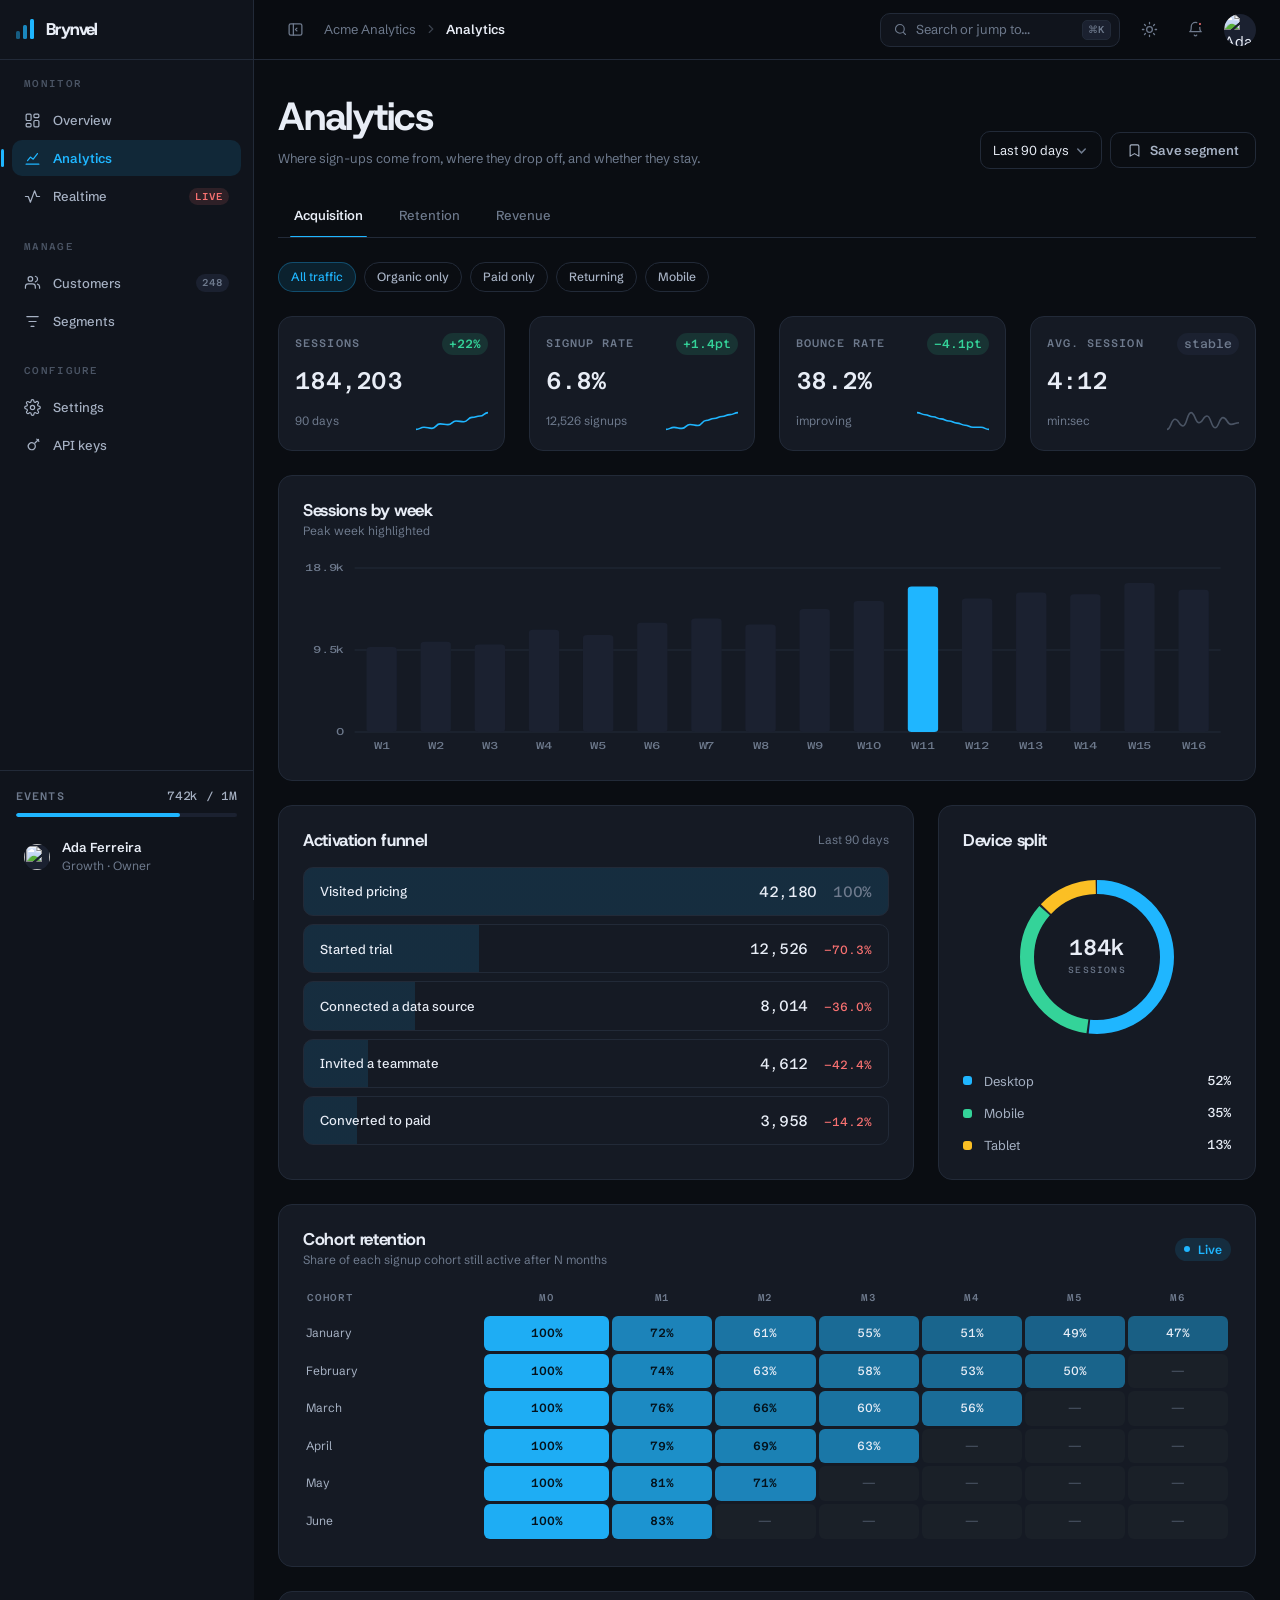
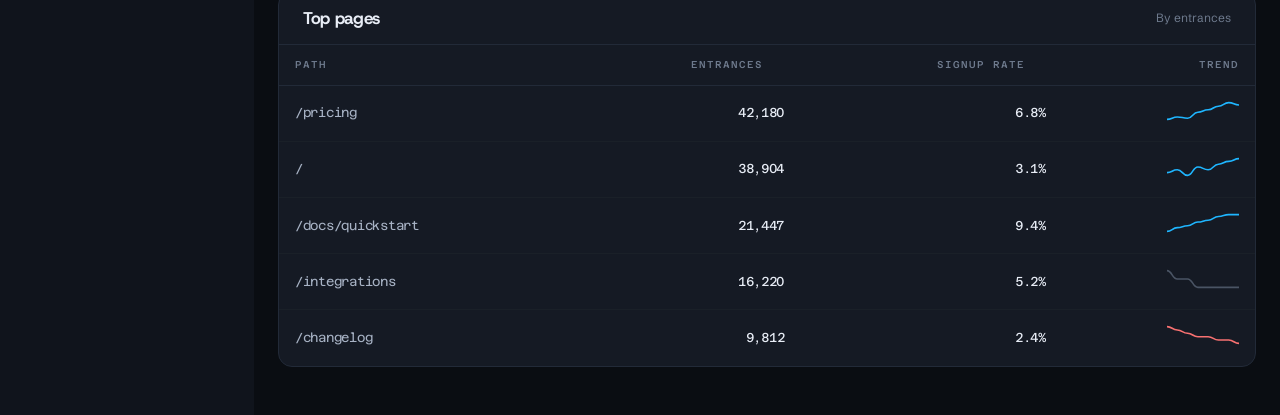
==== commit a1192c71: "tranche 0 · liens billing retirés de customers, analytics et settings" ====
--- a/frontend/analytics.html
+++ b/frontend/analytics.html
@@ -65,10 +65,8 @@
           <span>Customers</span>
           <span class="navlink__tag">248</span>
         </a>
-        <a class="navlink" href="billing.html">
-          <svg viewBox="0 0 24 24" fill="none" stroke="currentColor" stroke-linecap="round" stroke-linejoin="round" aria-hidden="true"><rect x="2" y="5" width="20" height="14" rx="2.5"/><path d="M2 10h20"/></svg>
-          <span>Billing</span>
-        </a>
+
+
         <a class="navlink" href="customers.html#segments">
           <svg viewBox="0 0 24 24" fill="none" stroke="currentColor" stroke-linecap="round" stroke-linejoin="round" aria-hidden="true"><path d="M4 5h16"/><path d="M7 12h10"/><path d="M10 19h4"/></svg>
           <span>Segments</span>
@@ -360,7 +358,6 @@
     <a class="palette__item" href="index.html"><svg viewBox="0 0 24 24" fill="none" stroke="currentColor" stroke-width="1.8" stroke-linecap="round" stroke-linejoin="round" aria-hidden="true"><rect x="3" y="3" width="7" height="9" rx="1.5"/><rect x="14" y="3" width="7" height="5" rx="1.5"/><rect x="14" y="12" width="7" height="9" rx="1.5"/><rect x="3" y="16" width="7" height="5" rx="1.5"/></svg>Overview<kbd class="kbd">G O</kbd></a>
     <a class="palette__item" href="analytics.html"><svg viewBox="0 0 24 24" fill="none" stroke="currentColor" stroke-width="1.8" stroke-linecap="round" stroke-linejoin="round" aria-hidden="true"><path d="M3 20h18"/><path d="m5 15 4-5 4 3 6-8"/></svg>Analytics<kbd class="kbd">G A</kbd></a>
     <a class="palette__item" href="customers.html"><svg viewBox="0 0 24 24" fill="none" stroke="currentColor" stroke-width="1.8" stroke-linecap="round" stroke-linejoin="round" aria-hidden="true"><circle cx="9" cy="7" r="3.2"/><path d="M16 20v-2a4 4 0 0 0-4-4H6a4 4 0 0 0-4 4v2"/></svg>Customers<kbd class="kbd">G C</kbd></a>
-    <a class="palette__item" href="billing.html"><svg viewBox="0 0 24 24" fill="none" stroke="currentColor" stroke-width="1.8" stroke-linecap="round" stroke-linejoin="round" aria-hidden="true"><rect x="2" y="5" width="20" height="14" rx="2.5"/><path d="M2 10h20"/></svg>Billing<kbd class="kbd">G B</kbd></a>
     <a class="palette__item" href="settings.html"><svg viewBox="0 0 24 24" fill="none" stroke="currentColor" stroke-width="1.8" stroke-linecap="round" stroke-linejoin="round" aria-hidden="true"><circle cx="12" cy="12" r="3"/><path d="M4 12h2M18 12h2M12 4v2M12 18v2"/></svg>Settings<kbd class="kbd">G S</kbd></a>
     <p class="palette__group label">Actions</p>
     <button class="palette__item" type="button" data-toast="Report builder is a demo in this template"><svg viewBox="0 0 24 24" fill="none" stroke="currentColor" stroke-width="1.8" stroke-linecap="round" aria-hidden="true"><path d="M12 5v14M5 12h14"/></svg>Create report</button>
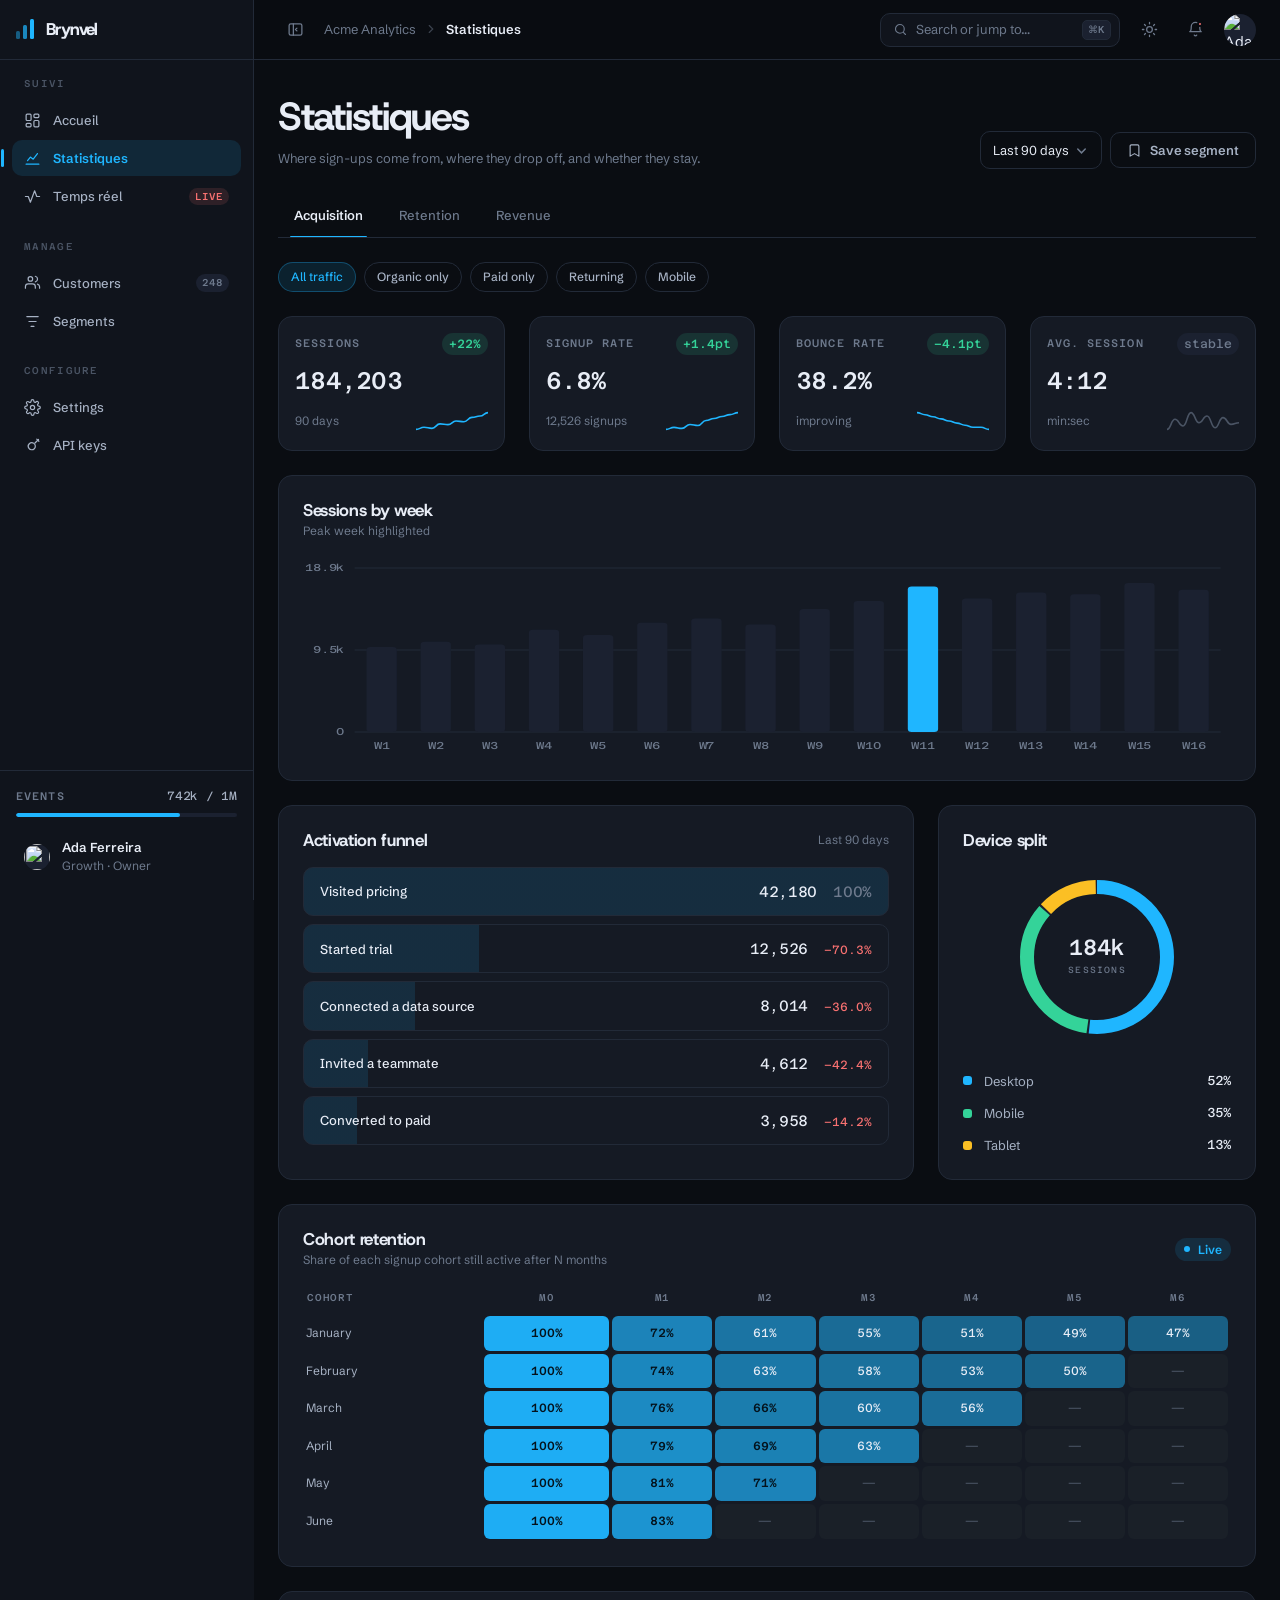
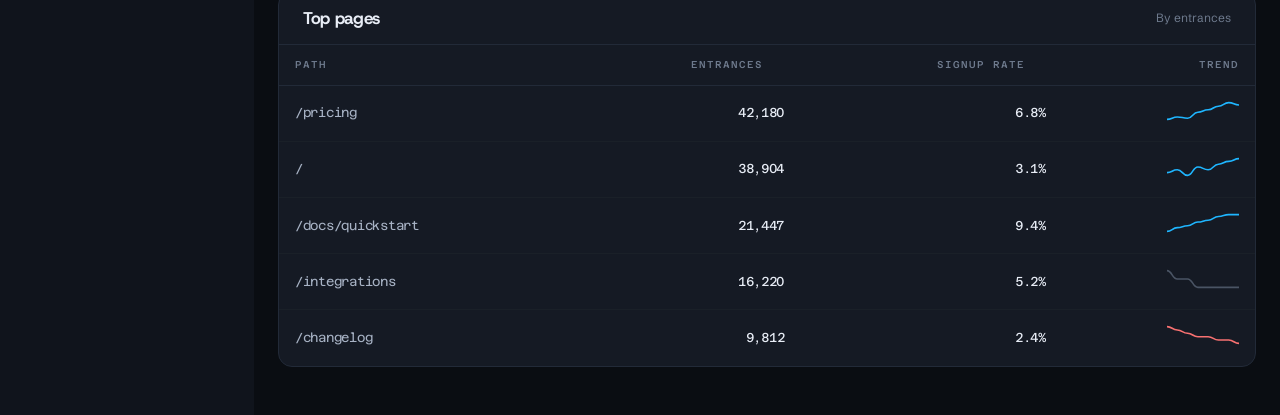
==== commit 512d988c: "tranche 0 · menu de gauche traduit en français" ====
--- a/frontend/analytics.html
+++ b/frontend/analytics.html
@@ -42,32 +42,32 @@
 
     <nav class="rail__scroll" aria-label="Main">
       <div class="navgroup">
-        <p class="navgroup__title">Monitor</p>
+        <p class="navgroup__title">Suivi</p>
         <a class="navlink" href="index.html">
           <svg viewBox="0 0 24 24" fill="none" stroke="currentColor" stroke-linecap="round" stroke-linejoin="round" aria-hidden="true"><rect x="3" y="3" width="7" height="9" rx="1.5"/><rect x="14" y="3" width="7" height="5" rx="1.5"/><rect x="14" y="12" width="7" height="9" rx="1.5"/><rect x="3" y="16" width="7" height="5" rx="1.5"/></svg>
-          <span>Overview</span>
+          <span>Accueil</span>
         </a>
         <a class="navlink" href="analytics.html" aria-current="page">
           <svg viewBox="0 0 24 24" fill="none" stroke="currentColor" stroke-linecap="round" stroke-linejoin="round" aria-hidden="true"><path d="M3 20h18"/><path d="m5 15 4-5 4 3 6-8"/></svg>
-          <span>Analytics</span>
+          <span>Statistiques</span>
         </a>
         <a class="navlink" href="analytics.html#realtime">
           <svg viewBox="0 0 24 24" fill="none" stroke="currentColor" stroke-linecap="round" stroke-linejoin="round" aria-hidden="true"><path d="M2 12h4l3 8 6-16 3 8h4"/></svg>
-          <span>Realtime</span>
+          <span>Temps réel</span>
           <span class="navlink__tag navlink__tag--live">LIVE</span>
         </a>
       </div>
 
       <div class="navgroup">
         <p class="navgroup__title">Manage</p>
-        <a class="navlink" href="customers.html">
+        <a class="navlink" href="patients.html">
           <svg viewBox="0 0 24 24" fill="none" stroke="currentColor" stroke-linecap="round" stroke-linejoin="round" aria-hidden="true"><path d="M16 20v-2a4 4 0 0 0-4-4H6a4 4 0 0 0-4 4v2"/><circle cx="9" cy="7" r="3.2"/><path d="M22 20v-2a4 4 0 0 0-3-3.8"/><path d="M16 3.2A4 4 0 0 1 16 11"/></svg>
           <span>Customers</span>
           <span class="navlink__tag">248</span>
         </a>
 
 
-        <a class="navlink" href="customers.html#segments">
+        <a class="navlink" href="patients.html#segments">
           <svg viewBox="0 0 24 24" fill="none" stroke="currentColor" stroke-linecap="round" stroke-linejoin="round" aria-hidden="true"><path d="M4 5h16"/><path d="M7 12h10"/><path d="M10 19h4"/></svg>
           <span>Segments</span>
         </a>
@@ -119,7 +119,7 @@
       <nav class="crumbs" aria-label="Breadcrumb">
         <span>Acme Analytics</span>
         <svg viewBox="0 0 24 24" fill="none" stroke="currentColor" stroke-width="2" stroke-linecap="round" aria-hidden="true"><path d="m9 6 6 6-6 6"/></svg>
-        <b>Analytics</b>
+        <b>Statistiques</b>
       </nav>
 
       <span class="cmdbar__spacer"></span>
@@ -146,7 +146,7 @@
 
       <div class="pagehead">
         <div class="pagehead__title">
-          <h1>Analytics</h1>
+          <h1>Statistiques</h1>
           <p class="pagehead__sub">Where sign-ups come from, where they drop off, and whether they stay.</p>
         </div>
         <div class="pagehead__actions">
@@ -355,9 +355,9 @@
   <input class="palette__input" type="text" placeholder="Search pages, customers, actions…" aria-label="Search" />
   <div class="palette__list">
     <p class="palette__group label">Navigate</p>
-    <a class="palette__item" href="index.html"><svg viewBox="0 0 24 24" fill="none" stroke="currentColor" stroke-width="1.8" stroke-linecap="round" stroke-linejoin="round" aria-hidden="true"><rect x="3" y="3" width="7" height="9" rx="1.5"/><rect x="14" y="3" width="7" height="5" rx="1.5"/><rect x="14" y="12" width="7" height="9" rx="1.5"/><rect x="3" y="16" width="7" height="5" rx="1.5"/></svg>Overview<kbd class="kbd">G O</kbd></a>
-    <a class="palette__item" href="analytics.html"><svg viewBox="0 0 24 24" fill="none" stroke="currentColor" stroke-width="1.8" stroke-linecap="round" stroke-linejoin="round" aria-hidden="true"><path d="M3 20h18"/><path d="m5 15 4-5 4 3 6-8"/></svg>Analytics<kbd class="kbd">G A</kbd></a>
-    <a class="palette__item" href="customers.html"><svg viewBox="0 0 24 24" fill="none" stroke="currentColor" stroke-width="1.8" stroke-linecap="round" stroke-linejoin="round" aria-hidden="true"><circle cx="9" cy="7" r="3.2"/><path d="M16 20v-2a4 4 0 0 0-4-4H6a4 4 0 0 0-4 4v2"/></svg>Customers<kbd class="kbd">G C</kbd></a>
+    <a class="palette__item" href="index.html"><svg viewBox="0 0 24 24" fill="none" stroke="currentColor" stroke-width="1.8" stroke-linecap="round" stroke-linejoin="round" aria-hidden="true"><rect x="3" y="3" width="7" height="9" rx="1.5"/><rect x="14" y="3" width="7" height="5" rx="1.5"/><rect x="14" y="12" width="7" height="9" rx="1.5"/><rect x="3" y="16" width="7" height="5" rx="1.5"/></svg>Accueil<kbd class="kbd">G O</kbd></a>
+    <a class="palette__item" href="analytics.html"><svg viewBox="0 0 24 24" fill="none" stroke="currentColor" stroke-width="1.8" stroke-linecap="round" stroke-linejoin="round" aria-hidden="true"><path d="M3 20h18"/><path d="m5 15 4-5 4 3 6-8"/></svg>Statistiques<kbd class="kbd">G A</kbd></a>
+    <a class="palette__item" href="patients.html"><svg viewBox="0 0 24 24" fill="none" stroke="currentColor" stroke-width="1.8" stroke-linecap="round" stroke-linejoin="round" aria-hidden="true"><circle cx="9" cy="7" r="3.2"/><path d="M16 20v-2a4 4 0 0 0-4-4H6a4 4 0 0 0-4 4v2"/></svg>Customers<kbd class="kbd">G C</kbd></a>
     <a class="palette__item" href="settings.html"><svg viewBox="0 0 24 24" fill="none" stroke="currentColor" stroke-width="1.8" stroke-linecap="round" stroke-linejoin="round" aria-hidden="true"><circle cx="12" cy="12" r="3"/><path d="M4 12h2M18 12h2M12 4v2M12 18v2"/></svg>Settings<kbd class="kbd">G S</kbd></a>
     <p class="palette__group label">Actions</p>
     <button class="palette__item" type="button" data-toast="Report builder is a demo in this template"><svg viewBox="0 0 24 24" fill="none" stroke="currentColor" stroke-width="1.8" stroke-linecap="round" aria-hidden="true"><path d="M12 5v14M5 12h14"/></svg>Create report</button>
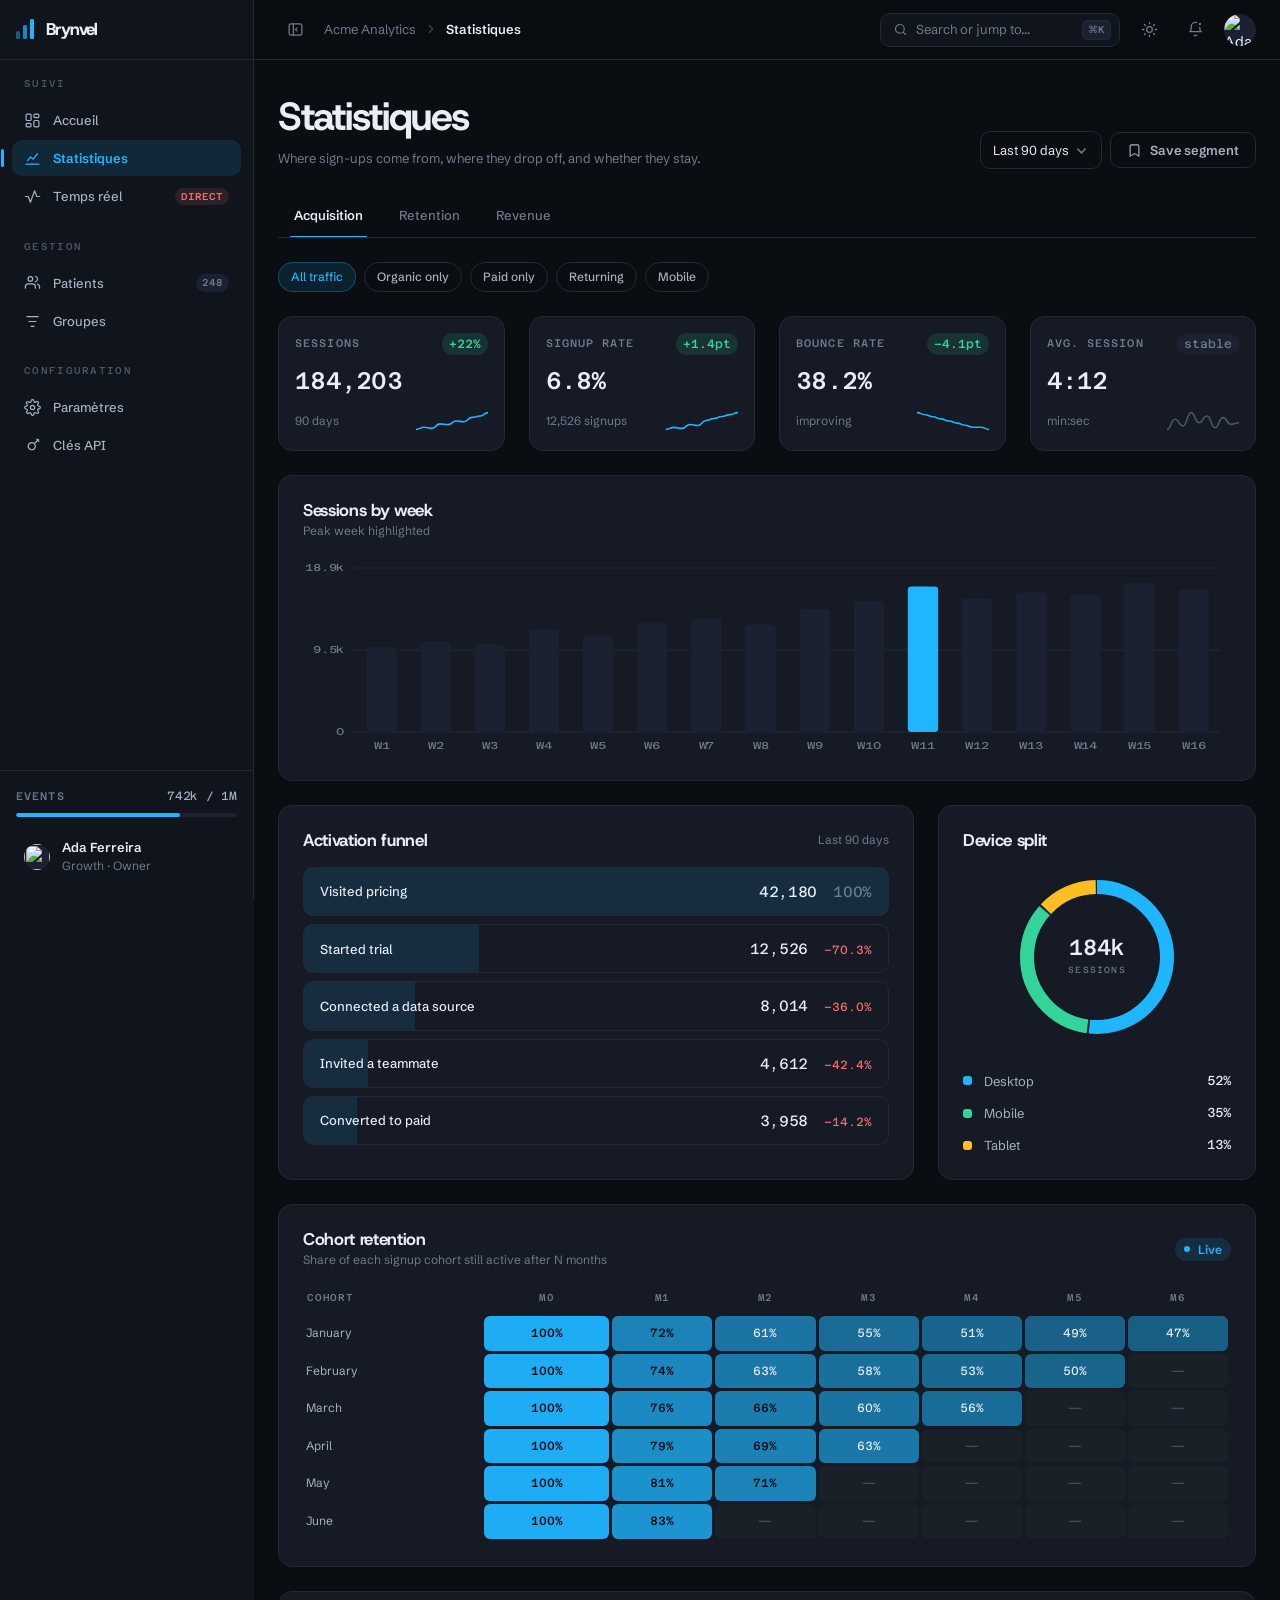
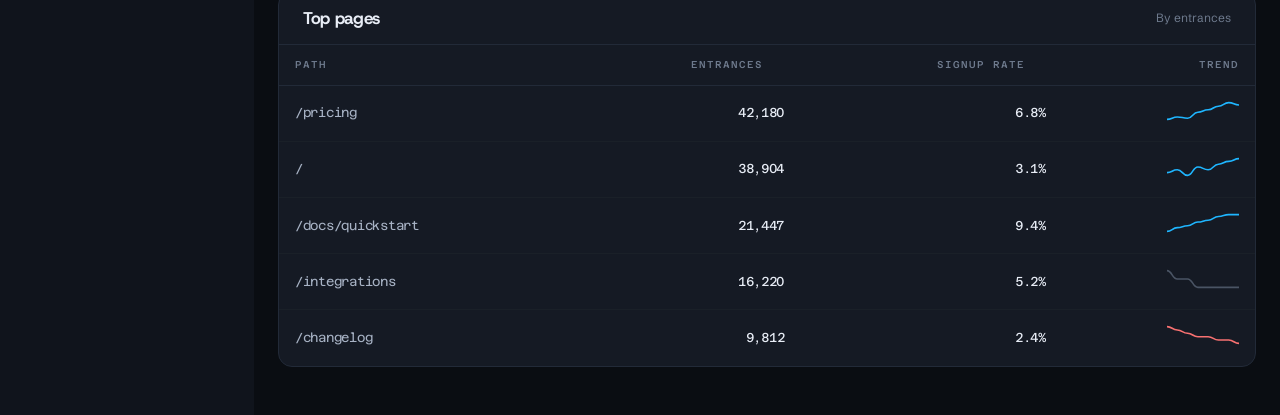
==== commit 79680152: "tranche 0 · menu de gauche traduit en français" ====
--- a/frontend/analytics.html
+++ b/frontend/analytics.html
@@ -54,34 +54,34 @@
         <a class="navlink" href="analytics.html#realtime">
           <svg viewBox="0 0 24 24" fill="none" stroke="currentColor" stroke-linecap="round" stroke-linejoin="round" aria-hidden="true"><path d="M2 12h4l3 8 6-16 3 8h4"/></svg>
           <span>Temps réel</span>
-          <span class="navlink__tag navlink__tag--live">LIVE</span>
+          <span class="navlink__tag navlink__tag--live">DIRECT</span>
         </a>
       </div>
 
       <div class="navgroup">
-        <p class="navgroup__title">Manage</p>
+        <p class="navgroup__title">Gestion</p>
         <a class="navlink" href="patients.html">
           <svg viewBox="0 0 24 24" fill="none" stroke="currentColor" stroke-linecap="round" stroke-linejoin="round" aria-hidden="true"><path d="M16 20v-2a4 4 0 0 0-4-4H6a4 4 0 0 0-4 4v2"/><circle cx="9" cy="7" r="3.2"/><path d="M22 20v-2a4 4 0 0 0-3-3.8"/><path d="M16 3.2A4 4 0 0 1 16 11"/></svg>
-          <span>Customers</span>
+          <span>Patients</span>
           <span class="navlink__tag">248</span>
         </a>
 
 
         <a class="navlink" href="patients.html#segments">
           <svg viewBox="0 0 24 24" fill="none" stroke="currentColor" stroke-linecap="round" stroke-linejoin="round" aria-hidden="true"><path d="M4 5h16"/><path d="M7 12h10"/><path d="M10 19h4"/></svg>
-          <span>Segments</span>
+          <span>Groupes</span>
         </a>
       </div>
 
       <div class="navgroup">
-        <p class="navgroup__title">Configure</p>
+        <p class="navgroup__title">Configuration</p>
         <a class="navlink" href="settings.html">
           <svg viewBox="0 0 24 24" fill="none" stroke="currentColor" stroke-linecap="round" stroke-linejoin="round" aria-hidden="true"><circle cx="12" cy="12" r="3"/><path d="M19.4 15a1.6 1.6 0 0 0 .3 1.8l.1.1a2 2 0 1 1-2.8 2.8l-.1-.1a1.6 1.6 0 0 0-1.8-.3 1.6 1.6 0 0 0-1 1.5V21a2 2 0 1 1-4 0v-.1A1.6 1.6 0 0 0 9 19.4a1.6 1.6 0 0 0-1.8.3l-.1.1a2 2 0 1 1-2.8-2.8l.1-.1a1.6 1.6 0 0 0 .3-1.8 1.6 1.6 0 0 0-1.5-1H3a2 2 0 1 1 0-4h.1A1.6 1.6 0 0 0 4.6 9a1.6 1.6 0 0 0-.3-1.8l-.1-.1a2 2 0 1 1 2.8-2.8l.1.1a1.6 1.6 0 0 0 1.8.3H9a1.6 1.6 0 0 0 1-1.5V3a2 2 0 1 1 4 0v.1a1.6 1.6 0 0 0 1 1.5 1.6 1.6 0 0 0 1.8-.3l.1-.1a2 2 0 1 1 2.8 2.8l-.1.1a1.6 1.6 0 0 0-.3 1.8V9a1.6 1.6 0 0 0 1.5 1H21a2 2 0 1 1 0 4h-.1a1.6 1.6 0 0 0-1.5 1Z"/></svg>
-          <span>Settings</span>
+          <span>Paramètres</span>
         </a>
         <a class="navlink" href="settings.html#api">
           <svg viewBox="0 0 24 24" fill="none" stroke="currentColor" stroke-linecap="round" stroke-linejoin="round" aria-hidden="true"><path d="m15.5 8.5 5-5"/><path d="m18 3 3 3"/><path d="M14 9a5 5 0 1 1-7 7 5 5 0 0 1 7-7Z"/></svg>
-          <span>API keys</span>
+          <span>Clés API</span>
         </a>
       </div>
     </nav>
@@ -357,8 +357,8 @@
     <p class="palette__group label">Navigate</p>
     <a class="palette__item" href="index.html"><svg viewBox="0 0 24 24" fill="none" stroke="currentColor" stroke-width="1.8" stroke-linecap="round" stroke-linejoin="round" aria-hidden="true"><rect x="3" y="3" width="7" height="9" rx="1.5"/><rect x="14" y="3" width="7" height="5" rx="1.5"/><rect x="14" y="12" width="7" height="9" rx="1.5"/><rect x="3" y="16" width="7" height="5" rx="1.5"/></svg>Accueil<kbd class="kbd">G O</kbd></a>
     <a class="palette__item" href="analytics.html"><svg viewBox="0 0 24 24" fill="none" stroke="currentColor" stroke-width="1.8" stroke-linecap="round" stroke-linejoin="round" aria-hidden="true"><path d="M3 20h18"/><path d="m5 15 4-5 4 3 6-8"/></svg>Statistiques<kbd class="kbd">G A</kbd></a>
-    <a class="palette__item" href="patients.html"><svg viewBox="0 0 24 24" fill="none" stroke="currentColor" stroke-width="1.8" stroke-linecap="round" stroke-linejoin="round" aria-hidden="true"><circle cx="9" cy="7" r="3.2"/><path d="M16 20v-2a4 4 0 0 0-4-4H6a4 4 0 0 0-4 4v2"/></svg>Customers<kbd class="kbd">G C</kbd></a>
-    <a class="palette__item" href="settings.html"><svg viewBox="0 0 24 24" fill="none" stroke="currentColor" stroke-width="1.8" stroke-linecap="round" stroke-linejoin="round" aria-hidden="true"><circle cx="12" cy="12" r="3"/><path d="M4 12h2M18 12h2M12 4v2M12 18v2"/></svg>Settings<kbd class="kbd">G S</kbd></a>
+    <a class="palette__item" href="patients.html"><svg viewBox="0 0 24 24" fill="none" stroke="currentColor" stroke-width="1.8" stroke-linecap="round" stroke-linejoin="round" aria-hidden="true"><circle cx="9" cy="7" r="3.2"/><path d="M16 20v-2a4 4 0 0 0-4-4H6a4 4 0 0 0-4 4v2"/></svg>Patients<kbd class="kbd">G C</kbd></a>
+    <a class="palette__item" href="settings.html"><svg viewBox="0 0 24 24" fill="none" stroke="currentColor" stroke-width="1.8" stroke-linecap="round" stroke-linejoin="round" aria-hidden="true"><circle cx="12" cy="12" r="3"/><path d="M4 12h2M18 12h2M12 4v2M12 18v2"/></svg>Paramètres<kbd class="kbd">G S</kbd></a>
     <p class="palette__group label">Actions</p>
     <button class="palette__item" type="button" data-toast="Report builder is a demo in this template"><svg viewBox="0 0 24 24" fill="none" stroke="currentColor" stroke-width="1.8" stroke-linecap="round" aria-hidden="true"><path d="M12 5v14M5 12h14"/></svg>Create report</button>
     <button class="palette__item" type="button" data-action="toggle-theme"><svg viewBox="0 0 24 24" fill="none" stroke="currentColor" stroke-width="1.8" stroke-linecap="round" stroke-linejoin="round" aria-hidden="true"><path d="M20 14.5A8.5 8.5 0 0 1 9.5 4a8.5 8.5 0 1 0 10.5 10.5Z"/></svg>Toggle theme</button>
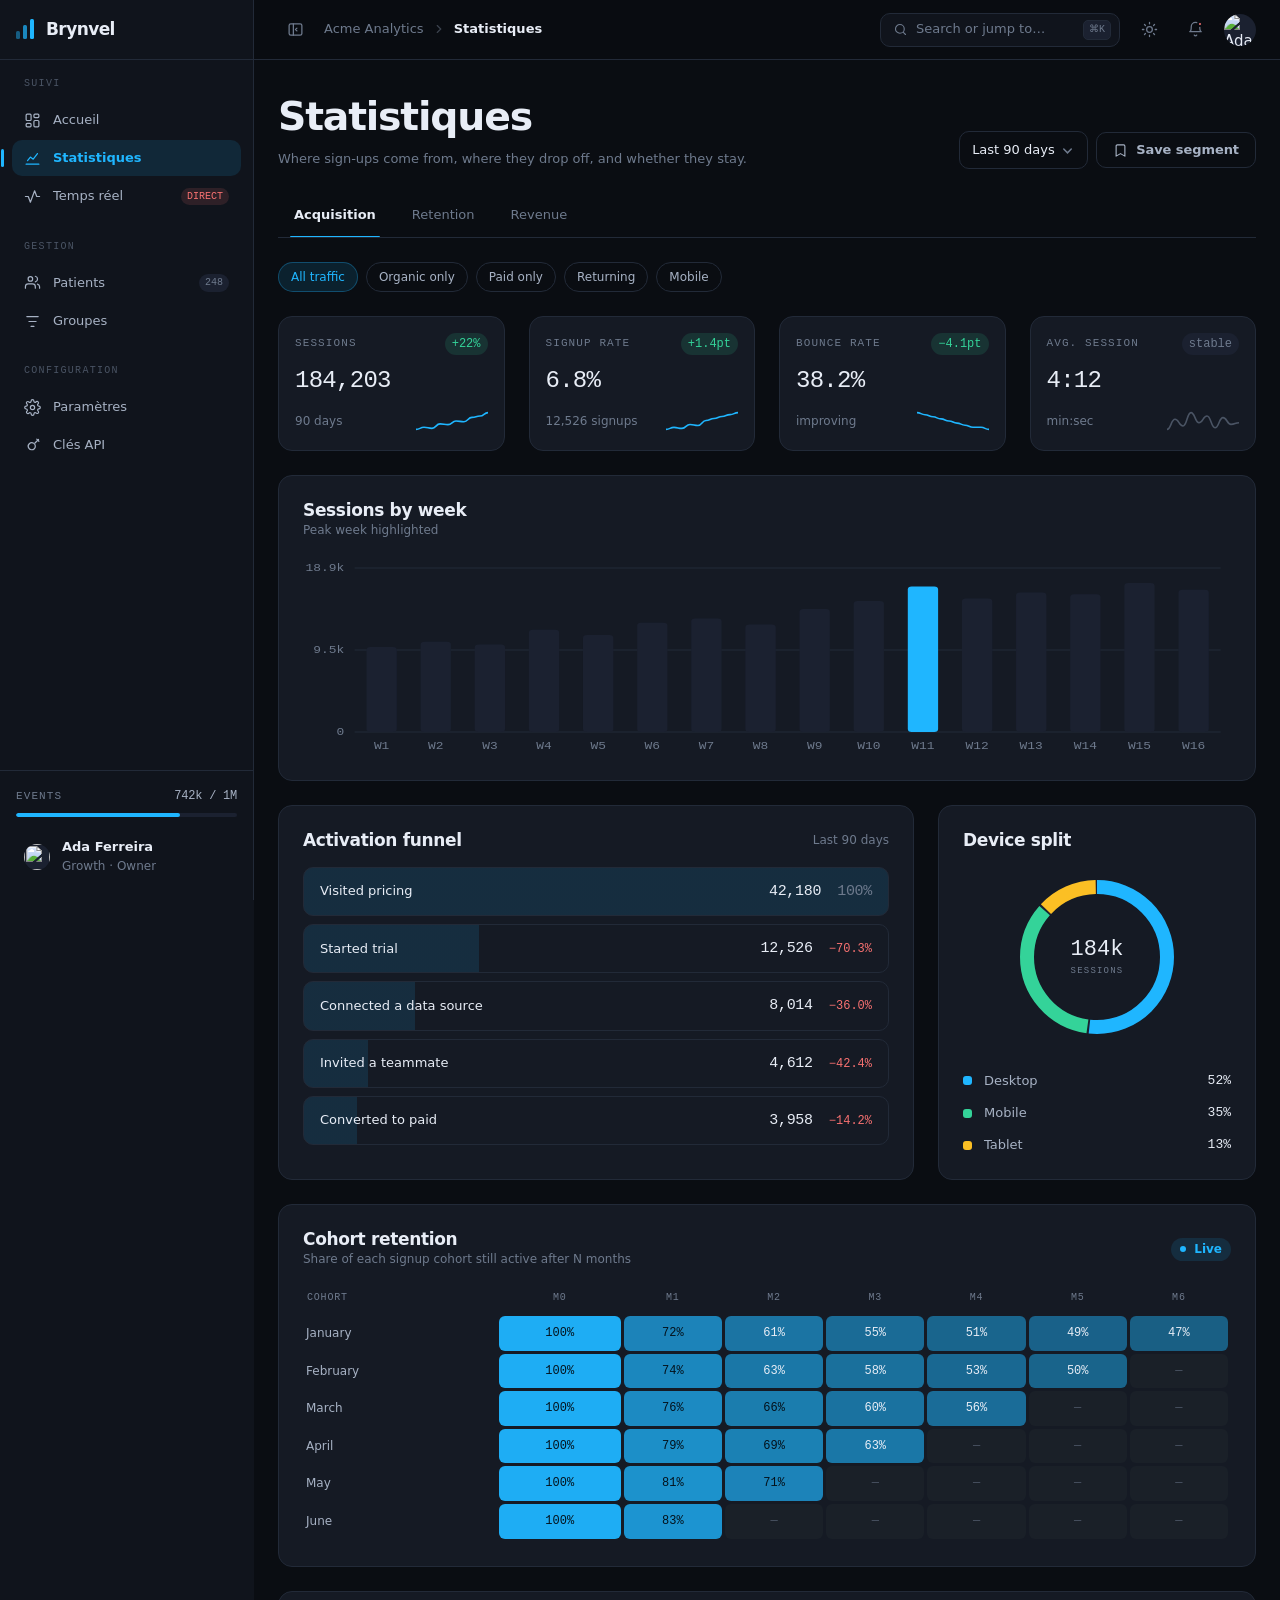
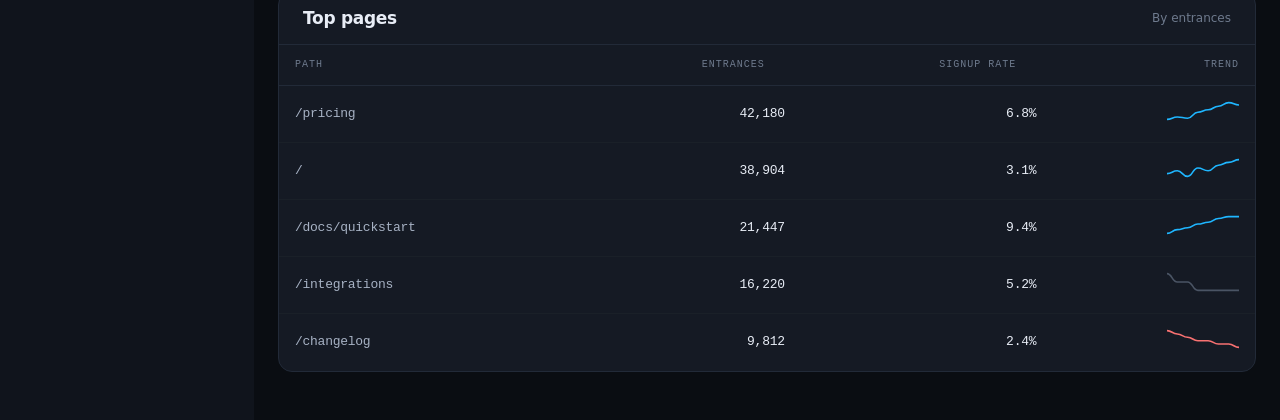
==== commit 5c13dd35: "front ramplace" ====
--- a/frontend/analytics.html
+++ b/frontend/analytics.html
@@ -16,9 +16,6 @@
   })();
 </script>
 
-<link rel="preconnect" href="https://fonts.googleapis.com" />
-<link rel="preconnect" href="https://fonts.gstatic.com" crossorigin />
-<link href="https://fonts.googleapis.com/css2?family=Host+Grotesk:wght@500;600;700;800&family=Schibsted+Grotesk:wght@400;500;600;700&family=Azeret+Mono:wght@400;500;600&display=swap" rel="stylesheet" />
 <link rel="preconnect" href="https://images.unsplash.com" crossorigin />
 
 <link rel="stylesheet" href="assets/css/tokens.css" />
